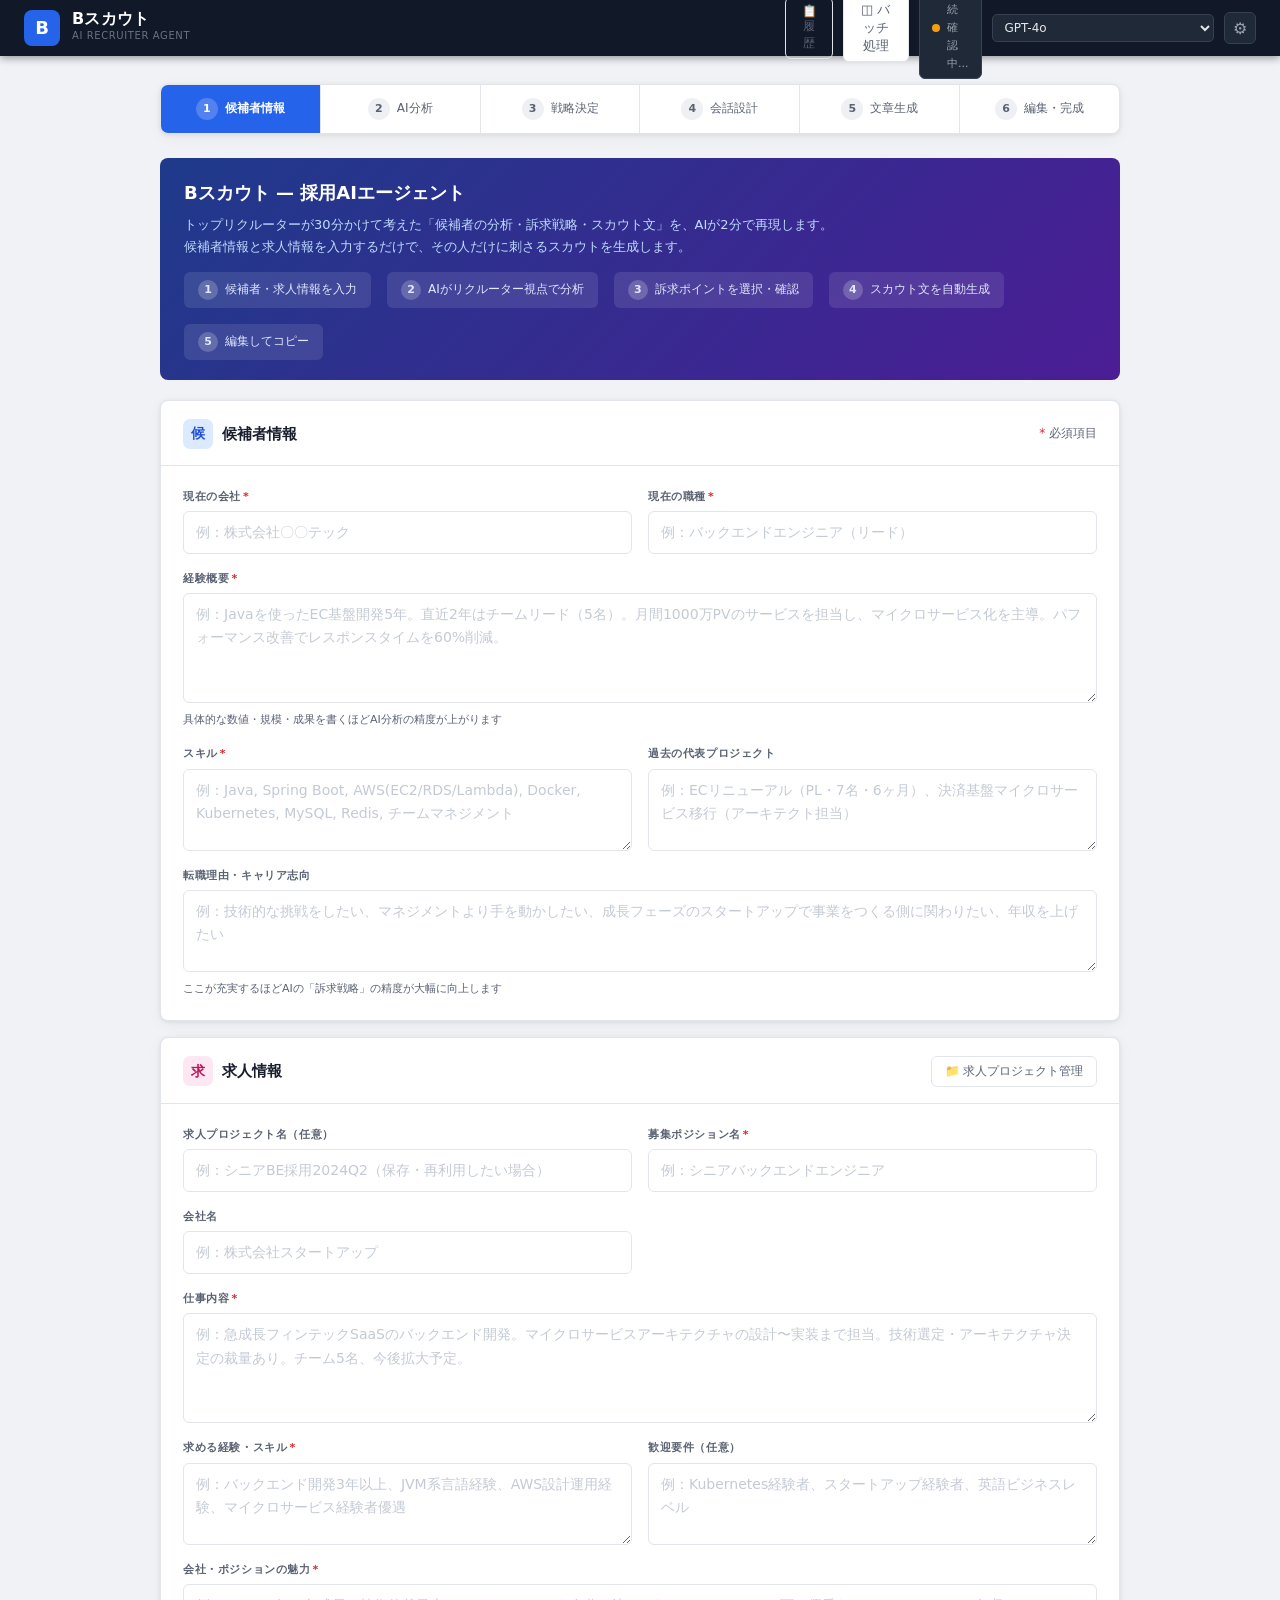
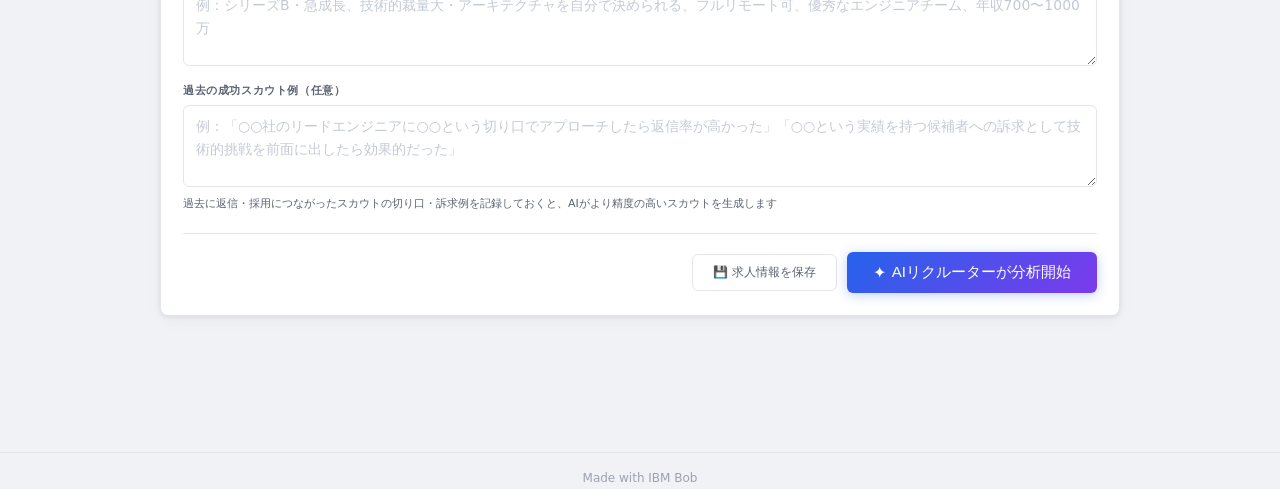
==== index.html @ 1156e3aa "v1.5: バグ全修正+AIっぽさ高度除去+20軸IBM訴求+Story Planner成功例連携+UX改善" ====
<!DOCTYPE html>
<html lang="ja">
<head>
<meta charset="UTF-8">
<meta name="viewport" content="width=device-width, initial-scale=1.0">
<title>Bスカウト — 採用AIエージェント</title>
<link rel="stylesheet" href="css/style.css">
</head>
<body>

<!-- Loading -->
<div class="overlay" id="ov">
  <div class="load-card">
    <div class="spin"></div>
    <div style="font-size:15px;font-weight:800;color:var(--text)">AIリクルーターが分析中</div>
    <div style="font-size:12px;color:var(--muted);margin-top:4px">トップリクルーターの思考を再現しています</div>
    <div class="load-steps" id="lsteps">
      <div class="ls" id="ls1"><div class="ls-dot"></div>候補者のキャリアパターンを分類</div>
      <div class="ls" id="ls2"><div class="ls-dot"></div>転職動機・志向を推測</div>
      <div class="ls" id="ls3"><div class="ls-dot"></div>求人とのマッチポイントを分析</div>
      <div class="ls" id="ls4"><div class="ls-dot"></div>訴求戦略を策定</div>
      <div class="ls" id="ls5"><div class="ls-dot"></div>スカウト文を生成</div>
    </div>
  </div>
</div>

<!-- Header -->
<header class="topbar">
  <div class="topbar-left">
    <div class="logo">B</div>
    <div class="brand">
      <div class="brand-name">Bスカウト</div>
      <div class="brand-sub">AI Recruiter Agent</div>
    </div>
  </div>
  <div class="topbar-right">
    <button class="btn btn-ghost btn-sm" id="historyBtn" onclick="openHistory()" style="font-size:12px">📋 履歴</button>
    <button class="batch-toggle-btn" id="batchModeBtn">◫ バッチ処理</button>
    <div class="mode-pill" id="modePill">
      <div class="mode-dot demo" id="modeDot"></div>
      <div class="mode-label" id="modeLabel">接続確認中...</div>
    </div>
    <select class="model-sel" id="mdl">
      <option value="gpt-4o">GPT-4o</option>
      <option value="gpt-4o-mini">GPT-4o-mini</option>
      <option value="gpt-4-turbo">GPT-4 Turbo</option>
    </select>
    <button class="wx-settings-btn" id="wxSettingsBtn" onclick="toggleWxPanel()" title="バックエンド設定">⚙</button>
  </div>
</header>

<!-- watsonx 設定パネル -->
<div class="wx-panel" id="wxPanel">
  <div class="wx-panel-inner">
    <div class="wx-panel-title">バックエンド設定</div>
    <div class="wx-row">
      <span class="wx-label">バックエンド</span>
      <div class="wx-toggle-group">
        <button class="wx-toggle" id="wxBtnOpenai" onclick="setBackend('openai')">OpenAI</button>
        <button class="wx-toggle" id="wxBtnWatsonx" onclick="setBackend('watsonx')">IBM watsonx</button>
      </div>
    </div>
    <div id="wxOpenaiFields" class="wx-fields">
      <div class="wx-row">
        <span class="wx-label">APIキー</span>
        <input type="password" class="wx-input" id="wxApiKey" placeholder="sk-..." oninput="saveWxField('bscout_apikey', this.value)">
      </div>
    </div>
    <div id="wxWatsonxFields" class="wx-fields" style="display:none">
      <div class="wx-row">
        <span class="wx-label">IAMトークン</span>
        <input type="password" class="wx-input" id="wxToken" placeholder="Bearer eyJ..." oninput="saveWxField('bscout_wx_token', this.value)">
      </div>
      <div class="wx-row">
        <span class="wx-label">エンドポイントURL</span>
        <input type="text" class="wx-input" id="wxUrl" placeholder="https://us-south.ml.cloud.ibm.com/..." oninput="saveWxField('bscout_wx_url', this.value)">
      </div>
      <div class="wx-row">
        <span class="wx-label">プロジェクトID</span>
        <input type="text" class="wx-input" id="wxProject" placeholder="xxxxxxxx-xxxx-xxxx-xxxx-xxxxxxxxxxxx" oninput="saveWxField('bscout_wx_project', this.value)">
      </div>
      <div class="wx-row">
        <span class="wx-label">モデル</span>
        <select class="wx-input" id="wxModel" onchange="saveWxField('bscout_wx_model', this.value)">
          <option value="ibm/granite-13b-instruct-v2">Granite 13B Instruct v2</option>
          <option value="ibm/granite-20b-multilingual">Granite 20B Multilingual</option>
          <option value="meta-llama/llama-3-70b-instruct">Llama 3 70B Instruct</option>
          <option value="meta-llama/llama-3-8b-instruct">Llama 3 8B Instruct</option>
        </select>
      </div>
    </div>
    <div class="wx-panel-footer">
      <button class="btn btn-sm btn-ghost" onclick="exportEditLogs()" title="蓄積した修正ログ・学習データをJSONでダウンロード">📥 学習データを出力</button>
      <button class="btn btn-sm btn-ghost" onclick="clearWxSettings()">設定をクリア</button>
      <button class="btn btn-sm btn-primary" onclick="applyWxSettings()">適用して閉じる</button>
    </div>
  </div>
</div>

<main class="wrap">

  <!-- Stepper -->
  <div class="stepper">
    <div class="st active" id="si1" title="候補者情報と求人情報を入力してください"><div class="st-num">1</div><span class="st-label">候補者情報</span></div>
    <div class="st"        id="si2" title="AIがトップリクルーター視点で候補者を分析します"><div class="st-num">2</div><span class="st-label">AI分析</span></div>
    <div class="st"        id="si3" title="AIが推奨するIBM訴求ポイントを確認・選択します"><div class="st-num">3</div><span class="st-label">戦略決定</span></div>
    <div class="st"        id="si4" title="AIがスカウト文を書く前の「会話設計」を行います"><div class="st-num">4</div><span class="st-label">会話設計</span></div>
    <div class="st"        id="si5" title="会話設計に基づいてスカウト文が生成されます（このSTEPはありません）"><div class="st-num">5</div><span class="st-label">文章生成</span></div>
    <div class="st"        id="si6" title="生成されたスカウト文を編集・コピーして完成です"><div class="st-num">6</div><span class="st-label">編集・完成</span></div>
  </div>

  <div class="err-bar" id="errBar"></div>

  <!-- ==================== PANEL 1 ==================== -->
  <div class="panel on" id="p1">
    <div class="onboard-banner">
      <div class="ob-title">Bスカウト — 採用AIエージェント</div>
      <div class="ob-sub">トップリクルーターが30分かけて考えた「候補者の分析・訴求戦略・スカウト文」を、AIが2分で再現します。<br>候補者情報と求人情報を入力するだけで、その人だけに刺さるスカウトを生成します。</div>
      <div class="ob-steps">
        <div class="ob-step"><div class="ob-step-n">1</div>候補者・求人情報を入力</div>
        <div class="ob-step"><div class="ob-step-n">2</div>AIがリクルーター視点で分析</div>
        <div class="ob-step"><div class="ob-step-n">3</div>訴求ポイントを選択・確認</div>
        <div class="ob-step"><div class="ob-step-n">4</div>スカウト文を自動生成</div>
        <div class="ob-step"><div class="ob-step-n">5</div>編集してコピー</div>
      </div>
    </div>

    <div class="card">
      <div class="card-head">
        <div class="card-title">
          <div class="icon-chip" style="background:#dbeafe;color:#1d4ed8">候</div>
          候補者情報
        </div>
        <span style="font-size:12px;color:var(--muted)"><span style="color:var(--red)">*</span> 必須項目</span>
      </div>
      <div class="card-body">
        <div class="grid2">
          <div class="fg">
            <label>現在の会社<span class="req">*</span></label>
            <input type="text" id="c_co" placeholder="例：株式会社〇〇テック">
          </div>
          <div class="fg">
            <label>現在の職種<span class="req">*</span></label>
            <input type="text" id="c_role" placeholder="例：バックエンドエンジニア（リード）">
          </div>
          <div class="fg s2">
            <label>経験概要<span class="req">*</span></label>
            <textarea id="c_exp" class="tall" placeholder="例：Javaを使ったEC基盤開発5年。直近2年はチームリード（5名）。月間1000万PVのサービスを担当し、マイクロサービス化を主導。パフォーマンス改善でレスポンスタイムを60%削減。"></textarea>
            <div class="hint">具体的な数値・規模・成果を書くほどAI分析の精度が上がります</div>
          </div>
          <div class="fg">
            <label>スキル<span class="req">*</span></label>
            <textarea id="c_sk" placeholder="例：Java, Spring Boot, AWS(EC2/RDS/Lambda), Docker, Kubernetes, MySQL, Redis, チームマネジメント"></textarea>
          </div>
          <div class="fg">
            <label>過去の代表プロジェクト</label>
            <textarea id="c_pj" placeholder="例：ECリニューアル（PL・7名・6ヶ月）、決済基盤マイクロサービス移行（アーキテクト担当）"></textarea>
          </div>
          <div class="fg s2">
            <label>転職理由・キャリア志向</label>
            <textarea id="c_why" placeholder="例：技術的な挑戦をしたい、マネジメントより手を動かしたい、成長フェーズのスタートアップで事業をつくる側に関わりたい、年収を上げたい"></textarea>
            <div class="hint">ここが充実するほどAIの「訴求戦略」の精度が大幅に向上します</div>
          </div>
        </div>
      </div>
    </div>

    <div class="card">
      <div class="card-head">
        <div class="card-title">
          <div class="icon-chip" style="background:#fce7f3;color:#be185d">求</div>
          求人情報
        </div>
        <button class="btn btn-ghost btn-sm" id="projMgrBtn" onclick="openProjectModal()">📁 求人プロジェクト管理</button>
      </div>

      <!-- プロジェクト選択バー -->
      <div class="proj-selector-bar" id="projSelectorBar">
        <div class="proj-selector-label">📂 保存済み求人を読み込む：</div>
        <div class="proj-selector-list" id="projSelectorList"></div>
      </div>

      <div class="card-body">
        <div class="grid2">
          <div class="fg">
            <label>求人プロジェクト名（任意）</label>
            <input type="text" id="j_proj_name" placeholder="例：シニアBE採用2024Q2（保存・再利用したい場合）">
          </div>
          <div class="fg">
            <label>募集ポジション名<span class="req">*</span></label>
            <input type="text" id="j_pos" placeholder="例：シニアバックエンドエンジニア">
          </div>
          <div class="fg">
            <label>会社名</label>
            <input type="text" id="j_co" placeholder="例：株式会社スタートアップ">
          </div>
          <div class="fg s2">
            <label>仕事内容<span class="req">*</span></label>
            <textarea id="j_desc" class="tall" placeholder="例：急成長フィンテックSaaSのバックエンド開発。マイクロサービスアーキテクチャの設計〜実装まで担当。技術選定・アーキテクチャ決定の裁量あり。チーム5名、今後拡大予定。"></textarea>
          </div>
          <div class="fg">
            <label>求める経験・スキル<span class="req">*</span></label>
            <textarea id="j_req" placeholder="例：バックエンド開発3年以上、JVM系言語経験、AWS設計運用経験、マイクロサービス経験者優遇"></textarea>
          </div>
          <div class="fg">
            <label>歓迎要件（任意）</label>
            <textarea id="j_pref" placeholder="例：Kubernetes経験者、スタートアップ経験者、英語ビジネスレベル"></textarea>
          </div>
          <div class="fg s2">
            <label>会社・ポジションの魅力<span class="req">*</span></label>
            <textarea id="j_ap" placeholder="例：シリーズB・急成長、技術的裁量大・アーキテクチャを自分で決められる、フルリモート可、優秀なエンジニアチーム、年収700〜1000万"></textarea>
          </div>
          <div class="fg s2">
            <label>過去の成功スカウト例（任意）</label>
            <textarea id="j_success" placeholder="例：「○○社のリードエンジニアに○○という切り口でアプローチしたら返信率が高かった」「○○という実績を持つ候補者への訴求として技術的挑戦を前面に出したら効果的だった」"></textarea>
            <div class="hint">過去に返信・採用につながったスカウトの切り口・訴求例を記録しておくと、AIがより精度の高いスカウトを生成します</div>
          </div>
        </div>
        <div class="btn-row">
          <button class="btn btn-ghost" id="projSaveBtn" onclick="saveCurrentProject()" style="font-size:12px">💾 求人情報を保存</button>
          <button class="btn btn-ai" id="analyzeBtn">
            <span style="font-size:16px">✦</span> AIリクルーターが分析開始
          </button>
        </div>
      </div>
    </div>

    <!-- 求人プロジェクト管理モーダル -->
    <div class="proj-modal-overlay" id="projModalOverlay" onclick="closeProjModal(event)">
      <div class="proj-modal">
        <div class="proj-modal-head">
          <div class="proj-modal-title">📁 求人プロジェクト管理</div>
          <button class="proj-modal-close" onclick="closeProjectModal()">✕</button>
        </div>
        <div class="proj-modal-body">
          <div class="proj-modal-hint">保存した求人情報はワンクリックで読み込めます。複数ポジションを掛け持つ際に便利です。</div>
          <div class="proj-list" id="projModalList"></div>
          <div class="proj-modal-empty" id="projModalEmpty">まだ保存された求人プロジェクトはありません。<br>求人情報を入力して「💾 求人情報を保存」ボタンから保存できます。</div>
        </div>
      </div>
    </div>
  </div>

  <!-- ==================== PANEL 1.5: AI補完質問 ==================== -->
  <div class="panel" id="p15">
    <div class="card">
      <div class="card-head">
        <div class="card-title">
          <div class="icon-chip" style="background:#fef3c7;color:#92400e">?</div>
          AIエージェント — 追加情報の確認
        </div>
        <span style="font-size:12px;color:var(--muted)">スキップして分析に進むことも可能です</span>
      </div>
      <div class="card-body">
        <div class="iq-bar-wrap">
          <span class="iq-label">入力情報品質スコア</span>
          <div class="iq-bar"><div class="iq-fill" id="iqFill" style="width:0%"></div></div>
          <span class="iq-score" id="iqScore">—</span>
        </div>
        <div class="aq-intro" id="aqIntro"></div>
        <div class="aq-list" id="aqList"></div>
        <p class="aq-skip-note">回答できない項目はスキップしてください。入力した内容はAI分析の精度向上に使われます。</p>
        <div class="btn-row">
          <button class="btn btn-ghost" id="b15to1">← 情報を修正</button>
          <button class="btn btn-ghost" id="b15skip">このまま分析する →</button>
          <button class="btn btn-ai" id="b15analyze">
            <span style="font-size:15px">✦</span> 補完して分析開始
          </button>
        </div>
      </div>
    </div>
  </div>

  <!-- ==================== PANEL BATCH: バッチ処理 ==================== -->
  <div class="panel" id="pBatch">
    <div class="card">
      <div class="card-head">
        <div class="card-title">
          <div class="icon-chip" style="background:var(--purple-l);color:var(--purple)">◫</div>
          バッチ処理 — 複数候補者を一括分析・スカウト生成
        </div>
        <button class="btn btn-ghost btn-sm" id="batchAddBtn">＋ 候補者を追加</button>
      </div>
      <div class="card-body">
        <div class="batch-intro">
          複数の候補者に対して、<strong>同じ求人情報</strong>でまとめて分析・スカウト文を生成します。
          各候補者の最低限の情報（会社・職種・経験・スキル）を入力してください。求人情報はSTEP1で入力したものを使用します。
        </div>
        <div style="background:var(--surface);border:1px solid var(--border);border-radius:6px;padding:12px 16px;margin-bottom:16px;font-size:12px;">
          <div style="font-size:11px;font-weight:700;color:var(--muted);text-transform:uppercase;letter-spacing:.4px;margin-bottom:6px">使用する求人情報</div>
          <div id="batchJobSummary" style="color:var(--text);line-height:1.8">—</div>
        </div>
        <div class="batch-candidates" id="batchCandidates"></div>
        <div class="batch-progress" id="batchProgress">
          <div class="spin" style="width:18px;height:18px;border-width:2px;margin:0"></div>
          <span id="batchProgressText">分析中...</span>
        </div>
        <div class="btn-row">
          <button class="btn btn-ghost" id="batchBackBtn">← 通常モードに戻る</button>
          <button class="btn btn-ai" id="batchRunBtn" disabled>
            <span style="font-size:15px">✦</span> 一括分析・スカウト生成
          </button>
        </div>
        <div class="batch-result" id="batchResult">
          <div style="font-size:13px;font-weight:800;margin-bottom:12px;padding-top:16px;border-top:1px solid var(--border)">分析・生成結果</div>
          <div class="batch-result-grid" id="batchResultGrid"></div>
        </div>
      </div>
    </div>
  </div>

  <!-- ==================== PANEL 2: AI分析（OHEREフレーム） ==================== -->
  <div class="panel" id="p2">
    <div class="card">
      <div class="card-head">
        <div class="card-title">
          <div class="icon-chip" style="background:#ede9fe;color:#6d28d9">分</div>
          AIリクルーター判断レポート
        </div>
        <button class="btn btn-ghost btn-sm" id="reAnalyzeBtn">✦ 再分析</button>
      </div>
      <div class="card-body">
        <div class="section-desc">
          AIがトップリクルーターの視点で候補者を分析しました。<strong>OHEREフレーム</strong>で思考プロセスを確認し、訴求戦略を決定してください。
        </div>

        <!-- マッチスコア -->
        <div class="score-wrap">
          <span class="score-label">マッチスコア</span>
          <div class="score-bar"><div class="score-fill" id="sBar" style="width:0%"></div></div>
          <span class="score-n" id="sNum">—</span>
          <span class="score-lv" id="sLv"></span>
        </div>

        <!-- 候補者温度感AI -->
        <div class="p2-section-title">
          <span class="p2-section-icon" style="background:#fef3c7;color:#92400e">🌡</span>
          候補者温度感AI
          <span class="p2-section-badge" style="background:#fef3c7;color:#92400e">転職意欲推測</span>
        </div>
        <div class="temperature-wrap" id="temperatureBlock">
          <div class="temp-stars">—</div>
        </div>

        <!-- キャリアストーリーAI -->
        <div class="p2-section-title" style="margin-top:20px">
          <span class="p2-section-icon" style="background:#dbeafe;color:#1d4ed8">📖</span>
          キャリアストーリーAI
          <span class="p2-section-badge" style="background:#dbeafe;color:#1d4ed8">過去→現在→未来</span>
        </div>
        <div class="career-story-wrap" id="careerStoryBlock"></div>

        <!-- OHEREフレーム -->
        <div class="p2-section-title" style="margin-top:20px">
          <span class="p2-section-icon" style="background:#ede9fe;color:#6d28d9">✦</span>
          OHEREフレーム — トップリクルーターの思考プロセス
          <span class="p2-section-badge" style="background:#ede9fe;color:#6d28d9">5段階分析</span>
        </div>
        <div class="ohere-wrap" id="ohereBlock"></div>

        <!-- 既存分析グリッド（候補者タイプ・接点・避ける訴求） -->
        <div class="analysis-grid" id="aGrid" style="margin-top:16px"></div>

        <!-- 訴求優先順位 -->
        <div style="margin-top:20px">
          <div class="ab-label" style="margin-bottom:12px">
            <div class="ab-dot" style="background:var(--accent)"></div>
            訴求ポイント優先順位 — なぜこの順番なのか
          </div>
          <div class="priority-list" id="priorityList"></div>
        </div>

        <!-- 採用担当者ガイダンス -->
        <div style="margin-top:20px">
          <div class="ab-label" style="margin-bottom:12px">
            <div class="ab-dot" style="background:var(--green)"></div>
            採用担当者へのアプローチガイダンス
            <span class="learning-badge">学習データ対象</span>
          </div>
          <div class="guidance-list" id="guidanceList"></div>
        </div>

        <div class="btn-row">
          <button class="btn btn-ghost" id="b2to1">← 情報を修正</button>
          <button class="btn btn-primary" id="b2to3">訴求ポイントを選択 →</button>
        </div>
      </div>
    </div>
  </div>

  <!-- ==================== PANEL 3: 戦略決定 ==================== -->
  <div class="panel" id="p3">
    <div class="card">
      <div class="card-head">
        <div class="card-title">
          <div class="icon-chip" style="background:#d1fae5;color:#065f46">戦</div>
          アプローチ戦略決定
        </div>
        <span style="font-size:12px;color:var(--muted)">AIの推奨に初期チェックを入れています</span>
      </div>
      <div class="card-body">
        <div class="appeal-intro">
          <strong>AIがこの候補者に「刺さる」と判断した訴求ポイント</strong>に初期チェックが入っています。チェックを調整してから会話設計に進んでください。
        </div>
        <div class="appeal-grid" id="appealGrid"></div>
        <div class="strategy-note" id="strategyNote"></div>
        <div class="btn-row">
          <button class="btn btn-ghost" id="b3to2">← 分析結果に戻る</button>
          <button class="btn btn-ai" id="genStoryBtn">
            <span style="font-size:15px">✦</span> 選択した訴求で会話設計へ
          </button>
        </div>
      </div>
    </div>
  </div>

  <!-- ==================== PANEL 4: Story Planner（会話設計）==================== -->
  <div class="panel" id="p4">
    <div class="card">
      <div class="card-head">
        <div class="card-title">
          <div class="icon-chip" style="background:#fef3c7;color:#92400e">✦</div>
          Story Planner — 会話設計
        </div>
        <span style="font-size:12px;color:var(--muted)">文章を書く前にトップリクルーターが考えること</span>
      </div>
      <div class="card-body" id="storyPlanBody">
        <div class="sp-loading" id="spLoading">
          <div class="spin" style="width:24px;height:24px;border-width:2.5px;margin:0 auto 10px"></div>
          <div style="font-size:13px;color:var(--muted)">会話設計を生成中...</div>
        </div>
        <div id="spContent" style="display:none">

          <!-- 編集モード切替 -->
          <div class="sp-edit-toggle-bar">
            <span class="sp-edit-toggle-label">会話設計を直接編集</span>
            <button class="sp-edit-toggle-btn" id="spEditToggleBtn" onclick="toggleSpEdit()">✎ 編集モード</button>
          </div>

          <!-- 表示モード -->
          <div id="spViewMode">

            <!-- 会話設計のサマリー -->
            <div class="sp-section">
              <div class="sp-section-label">
                <div class="sp-dot" style="background:#2563eb"></div>
                冒頭フォーカス — 最初に何に触れるか
              </div>
              <div class="sp-value" id="sp-openingFocus"></div>
            </div>

            <div class="sp-section">
              <div class="sp-section-label">
                <div class="sp-dot" style="background:#7c3aed"></div>
                能力承認 — 最初に何を認めるか
              </div>
              <div class="sp-value" id="sp-capability"></div>
            </div>

            <div class="sp-section">
              <div class="sp-section-label">
                <div class="sp-dot" style="background:#059669"></div>
                キャリア仮説 — どんな未来を想像させるか
              </div>
              <div class="sp-value" id="sp-hypothesis"></div>
            </div>

            <!-- IBM訴求設計 -->
            <div class="sp-section">
              <div class="sp-section-label">
                <div class="sp-dot" style="background:#d97706"></div>
                IBM訴求設計 — どの訴求をどの順番で
              </div>
              <div class="sp-appeals" id="sp-appeals"></div>
            </div>

            <!-- 会話フロー -->
            <div class="sp-section">
              <div class="sp-section-label">
                <div class="sp-dot" style="background:#be185d"></div>
                会話フロー — STEP1〜5の設計
              </div>
              <div class="sp-flow" id="sp-flow"></div>
            </div>

            <!-- クロージング + 文体 -->
            <div class="sp-meta-row">
              <div class="sp-meta-item">
                <div class="sp-meta-label">クロージングスタイル</div>
                <div class="sp-meta-value" id="sp-closing"></div>
              </div>
              <div class="sp-meta-item">
                <div class="sp-meta-label">文体指示</div>
                <div class="sp-meta-value" id="sp-tone"></div>
              </div>
              <div class="sp-meta-item sp-meta-avoid">
                <div class="sp-meta-label">⚠️ 避けること</div>
                <div class="sp-meta-value" id="sp-avoid"></div>
              </div>
            </div>

          </div><!-- /#spViewMode -->

          <!-- 編集モード（初期非表示） -->
          <div id="spEditMode" style="display:none">
            <div class="sp-edit-form">

              <div class="sp-edit-field">
                <label class="sp-edit-label">
                  <div class="sp-dot" style="background:#2563eb"></div>
                  冒頭フォーカス — 最初に何に触れるか
                </label>
                <textarea class="sp-edit-ta" id="spe-openingFocus" rows="2" oninput="spEditSync('openingFocus', this.value)"></textarea>
              </div>

              <div class="sp-edit-field">
                <label class="sp-edit-label">
                  <div class="sp-dot" style="background:#7c3aed"></div>
                  能力承認 — 最初に何を認めるか
                </label>
                <textarea class="sp-edit-ta" id="spe-capability" rows="2" oninput="spEditSync('capabilityToAcknowledge', this.value)"></textarea>
              </div>

              <div class="sp-edit-field">
                <label class="sp-edit-label">
                  <div class="sp-dot" style="background:#059669"></div>
                  キャリア仮説 — どんな未来を想像させるか
                </label>
                <textarea class="sp-edit-ta" id="spe-hypothesis" rows="2" oninput="spEditSync('careerHypothesis', this.value)"></textarea>
              </div>

              <!-- 会話フロー編集（STEP1〜5） -->
              <div class="sp-edit-field">
                <label class="sp-edit-label">
                  <div class="sp-dot" style="background:#be185d"></div>
                  会話フロー — STEP1〜5の設計
                </label>
                <div class="sp-edit-flow" id="spe-flowFields"></div>
              </div>

              <!-- IBM訴求順序変更 -->
              <div class="sp-edit-field">
                <label class="sp-edit-label">
                  <div class="sp-dot" style="background:#d97706"></div>
                  IBM訴求設計 — 理由と具体例を編集
                </label>
                <div class="sp-edit-appeals" id="spe-appealFields"></div>
              </div>

              <div class="sp-edit-field">
                <label class="sp-edit-label">
                  <div class="sp-dot" style="background:#94a3b8"></div>
                  クロージングスタイル
                </label>
                <select class="sp-edit-sel" id="spe-closingStyle" onchange="spEditSync('closingStyle', this.value)">
                  <option value="情報交換型">情報交換型</option>
                  <option value="カジュアル型">カジュアル型</option>
                  <option value="提案型">提案型</option>
                </select>
              </div>

              <div class="sp-edit-field">
                <label class="sp-edit-label">
                  <div class="sp-dot" style="background:#94a3b8"></div>
                  文体指示
                </label>
                <textarea class="sp-edit-ta" id="spe-writingTone" rows="2" oninput="spEditSync('writingTone', this.value)"></textarea>
              </div>

              <div class="sp-edit-field">
                <label class="sp-edit-label" style="color:var(--amber)">
                  <div class="sp-dot" style="background:#d97706"></div>
                  ⚠️ このスカウトで避けること
                </label>
                <textarea class="sp-edit-ta" id="spe-avoidInThisScout" rows="2" oninput="spEditSync('avoidInThisScout', this.value)"></textarea>
              </div>

              <div class="sp-edit-save-row">
                <button class="btn btn-primary btn-sm" onclick="applySpEdit()">✓ 編集を保存して表示モードへ</button>
                <button class="btn btn-ghost btn-sm" onclick="cancelSpEdit()">キャンセル</button>
              </div>
            </div>
          </div><!-- /#spEditMode -->

          <!-- 編集ノート（採用担当者が修正メモを残せる） -->
          <div class="sp-edit-note-wrap">
            <div class="sp-section-label" style="margin-bottom:6px">
              <div class="sp-dot" style="background:#6b7280"></div>
              採用担当者メモ（任意）— 設計への追記・修正
            </div>
            <textarea id="sp-note" class="sp-note" placeholder="例: 冒頭はもっとカジュアルに。IBM訴求は2位のグローバルを前に出したい。" rows="3"></textarea>
          </div>
        </div>
      </div>
      <div class="btn-row" style="padding:16px 22px;border-top:1px solid var(--border);margin:0">
        <button class="btn btn-ghost" id="b4to3">← 戦略決定に戻る</button>
        <button class="btn btn-ghost" id="regenStoryBtn">↻ 再設計</button>
        <button class="btn btn-ai" id="genMailBtn">
          <span style="font-size:15px">✦</span> この設計でスカウト文を生成
        </button>
      </div>
    </div>
  </div>

  <!-- ==================== PANEL 5: 編集・完成 ==================== -->
  <div class="panel" id="p5">
    <div class="card">
      <div class="card-head">
        <div class="card-title">
          <div class="icon-chip" style="background:#d1fae5;color:#065f46">✉</div>
          スカウトメール — 編集・完成
        </div>
        <div style="display:flex;gap:8px;">
          <button class="btn btn-ghost btn-sm" id="pvBtn">プレビュー</button>
          <button class="btn btn-ghost btn-sm" id="regenAllBtn">✦ 全文再生成</button>
        </div>
      </div>
      <div class="card-body">
        <div class="section-desc">
          各セクションを直接編集できます。「✦ 再生成」でそのセクションだけ生み直せます。編集完了後、「全文コピー」でメールに貼り付けてください。
        </div>
        <div class="preview-box" id="pvBox"></div>
        <div class="mail-sections" id="mSections">
          <div class="ms" id="ms-subject">
            <div class="ms-head">
              <div class="ms-label">📧 件名 <span class="ms-badge mb-req">必須</span></div>
              <button class="regen-btn" data-sec="subject">✦ 再生成</button>
            </div>
            <div class="ms-body"><textarea class="subj" id="ta-subject" rows="2"></textarea></div>
          </div>
          <div class="ms" id="ms-intro">
            <div class="ms-head">
              <div class="ms-label">👋 冒頭文 <span class="ms-badge mb-req">候補者固有</span></div>
              <button class="regen-btn" data-sec="intro">✦ 再生成</button>
            </div>
            <div class="ms-body"><textarea id="ta-intro" rows="4"></textarea><div class="cc" id="cc-intro"></div></div>
          </div>
          <div class="ms" id="ms-why">
            <div class="ms-head">
              <div class="ms-label">🔍 なぜ声をかけたか <span class="ms-badge mb-req">候補者固有</span></div>
              <button class="regen-btn" data-sec="why">✦ 再生成</button>
            </div>
            <div class="ms-body"><textarea id="ta-why" rows="3"></textarea><div class="cc" id="cc-why"></div></div>
          </div>
          <div class="ms" id="ms-match">
            <div class="ms-head">
              <div class="ms-label">🔗 ポジションとの接点 <span class="ms-badge mb-ai">AI分析</span></div>
              <button class="regen-btn" data-sec="match">✦ 再生成</button>
            </div>
            <div class="ms-body"><textarea id="ta-match" rows="3"></textarea><div class="cc" id="cc-match"></div></div>
          </div>
          <div class="ms" id="ms-benefit">
            <div class="ms-head">
              <div class="ms-label">✨ 候補者へのメリット <span class="ms-badge mb-ai">訴求戦略反映</span></div>
              <button class="regen-btn" data-sec="benefit">✦ 再生成</button>
            </div>
            <div class="ms-body"><textarea id="ta-benefit" rows="4"></textarea><div class="cc" id="cc-benefit"></div></div>
          </div>
          <div class="ms" id="ms-cta">
            <div class="ms-head">
              <div class="ms-label">📅 カジュアル面談への誘導 <span class="ms-badge mb-req">必須</span></div>
              <button class="regen-btn" data-sec="cta">✦ 再生成</button>
            </div>
            <div class="ms-body"><textarea id="ta-cta" rows="3"></textarea></div>
          </div>
        </div>
        <div class="act-bar">
          <div style="display:flex;gap:8px">
            <button class="copy-btn" id="cpAll">
              <svg width="13" height="13" viewBox="0 0 16 16" fill="none"><rect x="5" y="5" width="9" height="9" rx="1.5" stroke="currentColor" stroke-width="1.5"/><path d="M3 11H2a1 1 0 01-1-1V2a1 1 0 011-1h8a1 1 0 011 1v1" stroke="currentColor" stroke-width="1.5" stroke-linecap="round"/></svg>
              全文コピー
            </button>
            <button class="copy-btn" id="cpSubj">件名コピー</button>
          </div>
          <button class="btn btn-ghost btn-sm" id="restartBtn">新規作成</button>
        </div>

        <!-- フィードバックUI -->
        <div class="feedback-box" id="feedbackBox"></div>

        <!-- ✦ AIセルフレビュー（IBM専用6軸採点） -->
        <div class="self-review-box" id="selfReviewBox" style="display:none"></div>

        <div class="reason-box">
          <div class="reason-title">💡 採用担当者へのメモ — なぜこの候補者にスカウトを送るべきか</div>
          <div class="reason-body" id="reasonTxt"></div>
        </div>
        <div style="margin-top:16px">
          <button class="btn btn-ghost btn-sm" id="logToggle" style="font-size:11px">判断プロセスログを表示 ▼</button>
          <div id="logBox" style="display:none;margin-top:8px">
            <div style="font-size:11px;color:var(--muted);margin-bottom:6px">将来的な学習機能のためにAIの判断プロセスを記録しています</div>
            <div class="process-log" id="procLog"></div>
          </div>
        </div>
        <div class="btn-row">
          <button class="btn btn-ghost" id="b5to3">← 訴求を変更</button>
        </div>
      </div>
    </div>
  </div>

  <!-- ==================== PANEL HISTORY: スカウト履歴 ==================== -->
  <div class="panel" id="pHistory">
    <div class="card">
      <div class="card-head">
        <div class="card-title">
          <div class="icon-chip" style="background:#f0fdf4;color:#15803d">📋</div>
          スカウト履歴
        </div>
        <button class="btn btn-ghost btn-sm" id="historyBackBtn" onclick="go(1)">← 戻る</button>
      </div>
      <div class="card-body">
        <div style="font-size:13px;color:var(--muted);margin-bottom:16px">
          生成したスカウトは自動保存されます。送信後のフィードバック（返信・面談・採用）を記録すると、将来のAI精度向上に活用されます。
        </div>
        <div id="historyGrid"></div>
      </div>
    </div>
  </div>

</main>

<footer class="footer"><p>Made with IBM Bob</p></footer>

<!-- JS: 読み込み順序は必ず storage → ai → app -->
<script src="js/storage.js"></script>
<script src="js/ai.js"></script>
<script src="js/app.js"></script>
</body>
</html>
---- css/style.css ----
/* Bスカウト — メインスタイルシート */
*, *::before, *::after { box-sizing: border-box; margin: 0; padding: 0; }
:root {
  --bg: #ffffff;
  --surface: #f7f8fa;
  --surface2: #eef0f3;
  --border: #e2e5ea;
  --text: #1a1f2e;
  --muted: #5a6272;
  --accent: #2563eb;
  --accent-h: #1d4ed8;
  --accent-l: #eff6ff;
  --purple: #7c3aed;
  --purple-l: #f5f3ff;
  --green: #059669;
  --green-l: #ecfdf5;
  --amber: #d97706;
  --amber-l: #fffbeb;
  --red: #dc2626;
  --red-l: #fef2f2;
  --pink: #db2777;
  --pink-l: #fdf2f8;
  --r: 8px;
  --shadow: 0 1px 4px rgba(0,0,0,0.08), 0 4px 16px rgba(0,0,0,0.04);
}
body { font-family: -apple-system,"Segoe UI",system-ui,sans-serif; font-size:14px; line-height:1.65; color:var(--text); background:#f0f2f6; min-height:100vh; }

/* ── TOPBAR ── */
.topbar {
  background:#111827; color:#fff;
  height:56px; padding:0 24px;
  display:flex; align-items:center; justify-content:space-between;
  position:sticky; top:0; z-index:300;
  box-shadow:0 2px 8px rgba(0,0,0,0.4);
}
.topbar-left { display:flex; align-items:center; gap:12px; }
.logo { width:36px; height:36px; background:var(--accent); border-radius:8px; display:flex; align-items:center; justify-content:center; font-size:18px; font-weight:900; color:#fff; flex-shrink:0; }
.brand { display:flex; flex-direction:column; gap:1px; }
.brand-name { font-size:16px; font-weight:800; letter-spacing:.3px; line-height:1; }
.brand-sub { font-size:10px; color:#6b7280; letter-spacing:.6px; text-transform:uppercase; }
.topbar-right { display:flex; align-items:center; gap:10px; }
.mode-pill { display:flex; align-items:center; gap:7px; background:#1f2937; border:1px solid #374151; border-radius:6px; padding:5px 12px; }
.mode-dot { width:8px; height:8px; border-radius:50%; flex-shrink:0; }
.mode-dot.ai  { background:#4ade80; box-shadow:0 0 6px #4ade80; animation:pulse 2s ease-in-out infinite; }
.mode-dot.demo{ background:#f59e0b; }
@keyframes pulse{ 0%,100%{opacity:1} 50%{opacity:.5} }
.mode-label { font-size:11px; color:#9ca3af; }
.mode-label strong { color:#e5e7eb; font-weight:700; }
.model-sel { background:#1f2937; border:1px solid #374151; border-radius:5px; color:#e5e7eb; font-size:12px; padding:5px 8px; }
.model-sel:focus { outline:none; }

/* ── LAYOUT ── */
.wrap { max-width:1000px; margin:0 auto; padding:28px 20px 80px; }

/* ── STEPPER ── */
.stepper { display:flex; background:var(--bg); border:1px solid var(--border); border-radius:var(--r); overflow:hidden; margin-bottom:24px; box-shadow:var(--shadow); }
.st { flex:1; display:flex; align-items:center; justify-content:center; gap:7px; padding:13px 6px; font-size:12px; color:var(--muted); border-right:1px solid var(--border); transition:background .2s; cursor:default; }
.st:last-child { border-right:none; }
.st-num { width:22px; height:22px; border-radius:50%; background:var(--surface2); font-size:11px; font-weight:800; display:flex; align-items:center; justify-content:center; flex-shrink:0; }
.st.done { background:var(--accent-l); color:var(--accent-h); }
.st.done .st-num { background:var(--accent); color:#fff; }
.st.active { background:var(--accent); color:#fff; font-weight:700; }
.st.active .st-num { background:rgba(255,255,255,.2); color:#fff; }
.st-label { white-space:nowrap; }
@media(max-width:640px){ .st-label { display:none; } }

/* ── PANEL ── */
.panel { display:none; }
.panel.on { display:block; animation:up .18s ease; }
@keyframes up { from{opacity:0;transform:translateY(6px)} to{opacity:1;transform:translateY(0)} }

/* ── CARD ── */
.card { background:var(--bg); border:1px solid var(--border); border-radius:var(--r); box-shadow:var(--shadow); margin-bottom:16px; overflow:hidden; }
.card-head { padding:18px 22px 16px; border-bottom:1px solid var(--border); display:flex; align-items:center; justify-content:space-between; }
.card-title { display:flex; align-items:center; gap:9px; font-size:15px; font-weight:800; }
.card-body { padding:22px; }
.icon-chip { width:30px; height:30px; border-radius:7px; display:flex; align-items:center; justify-content:center; font-size:14px; font-weight:800; flex-shrink:0; }

/* ── FORM ── */
.grid2 { display:grid; grid-template-columns:1fr 1fr; gap:16px; }
.grid2.g1 { grid-template-columns:1fr; }
.fg { display:flex; flex-direction:column; gap:5px; }
.fg.s2 { grid-column:span 2; }
.fg label { font-size:11px; font-weight:700; color:var(--muted); text-transform:uppercase; letter-spacing:.6px; }
.req { color:var(--red); margin-left:2px; }
.hint { font-size:11px; color:var(--muted); margin-top:3px; }
input[type=text], textarea, select {
  width:100%; padding:9px 12px; border:1.5px solid var(--border); border-radius:6px;
  font:inherit; color:var(--text); background:var(--bg); resize:vertical; transition:border-color .15s, box-shadow .15s;
}
input[type=text]:focus, textarea:focus, select:focus { outline:none; border-color:var(--accent); box-shadow:0 0 0 3px rgba(37,99,235,.12); }
textarea { min-height:82px; }
textarea.tall { min-height:110px; }
::placeholder { color:#c4cad4; }

/* ── BUTTONS ── */
.btn-row { display:flex; align-items:center; justify-content:flex-end; gap:10px; margin-top:20px; padding-top:18px; border-top:1px solid var(--border); }
.btn { padding:9px 20px; border-radius:6px; font:600 14px/1 inherit; cursor:pointer; border:none; display:inline-flex; align-items:center; gap:6px; transition:all .15s; }
.btn-ghost { background:transparent; color:var(--muted); border:1.5px solid var(--border); }
.btn-ghost:hover { background:var(--surface); color:var(--text); }
.btn-primary { background:var(--accent); color:#fff; }
.btn-primary:hover { background:var(--accent-h); }
.btn-ai { background:linear-gradient(135deg,#2563eb,#7c3aed); color:#fff; padding:11px 26px; font-size:15px; box-shadow:0 2px 12px rgba(37,99,235,.3); }
.btn-ai:hover { box-shadow:0 4px 20px rgba(37,99,235,.4); transform:translateY(-1px); }
.btn-sm { padding:6px 13px; font-size:12px; }
.btn:disabled { opacity:.4; cursor:not-allowed; transform:none !important; box-shadow:none !important; }

/* ── LOADING ── */
.overlay { display:none; position:fixed; inset:0; background:rgba(15,23,42,.7); z-index:400; align-items:center; justify-content:center; }
.overlay.on { display:flex; }
.load-card { background:var(--bg); border-radius:12px; padding:36px 48px; text-align:center; min-width:300px; box-shadow:0 24px 64px rgba(0,0,0,.25); }
.spin { width:48px; height:48px; border:3px solid var(--border); border-top-color:var(--accent); border-radius:50%; animation:spin .85s linear infinite; margin:0 auto 16px; }
@keyframes spin { to{transform:rotate(360deg)} }
.load-steps { margin-top:18px; display:flex; flex-direction:column; gap:5px; }
.ls { display:flex; align-items:center; gap:8px; font-size:12px; color:#9ca3af; padding:5px 10px; border-radius:5px; }
.ls.on { color:var(--accent); background:var(--accent-l); font-weight:700; }
.ls.ok { color:var(--green); }
.ls-dot { width:7px; height:7px; border-radius:50%; background:currentColor; flex-shrink:0; }

/* ── ERROR ── */
.err-bar { display:none; background:var(--red-l); border:1px solid #fecaca; border-radius:6px; padding:11px 16px; font-size:13px; color:var(--red); margin-bottom:14px; }
.err-bar.on { display:block; }

/* ── ANALYSIS BLOCKS ── */
.analysis-grid { display:grid; grid-template-columns:1fr 1fr; gap:12px; }
.ab { background:var(--surface); border:1px solid var(--border); border-radius:7px; padding:14px 16px; }
.ab.full { grid-column:span 2; }
.ab.highlight { border-color:var(--accent); background:var(--accent-l); }
.ab.warn { border-color:#fde68a; background:var(--amber-l); }
.ab-label { font-size:11px; font-weight:800; text-transform:uppercase; letter-spacing:.6px; color:var(--muted); margin-bottom:8px; display:flex; align-items:center; gap:6px; }
.ab-dot { width:7px; height:7px; border-radius:50%; flex-shrink:0; }
.ab-text { font-size:13px; line-height:1.8; white-space:pre-wrap; }
.type-badge { display:inline-block; background:var(--purple); color:#fff; border-radius:20px; padding:3px 12px; font-size:13px; font-weight:700; margin-top:4px; }

/* score */
.score-wrap { display:flex; align-items:center; gap:14px; background:var(--surface); border:1px solid var(--border); border-radius:7px; padding:14px 18px; margin-bottom:12px; }
.score-label { font-size:13px; font-weight:700; color:var(--muted); white-space:nowrap; }
.score-bar { flex:1; height:10px; background:var(--surface2); border-radius:5px; overflow:hidden; }
.score-fill { height:100%; background:linear-gradient(90deg,var(--accent),var(--purple)); border-radius:5px; transition:width 1s cubic-bezier(.4,0,.2,1); }
.score-n { font-size:22px; font-weight:900; color:var(--accent); min-width:52px; text-align:right; }
.score-lv { font-size:11px; color:var(--muted); white-space:nowrap; }

/* ── APPEAL SELECTOR (STEP 3) ── */
.appeal-intro { font-size:13px; color:var(--muted); line-height:1.7; margin-bottom:18px; background:var(--accent-l); border:1px solid #bfdbfe; border-radius:6px; padding:12px 16px; }
.appeal-grid { display:grid; grid-template-columns:repeat(auto-fill, minmax(200px,1fr)); gap:10px; margin-bottom:20px; }
.appeal-item { position:relative; }
.appeal-item input[type=checkbox] { position:absolute; opacity:0; width:0; height:0; }
.appeal-label {
  display:flex; align-items:flex-start; gap:10px;
  padding:12px 14px; border:1.5px solid var(--border); border-radius:7px;
  cursor:pointer; background:var(--bg); transition:all .15s;
  user-select:none;
}
.appeal-label:hover { border-color:var(--accent); background:var(--accent-l); }
.appeal-item input:checked + .appeal-label {
  border-color:var(--accent); background:var(--accent-l);
  box-shadow:0 0 0 2px rgba(37,99,235,.15);
}
.appeal-check {
  width:18px; height:18px; border:1.5px solid var(--border); border-radius:4px;
  background:var(--bg); flex-shrink:0; margin-top:1px;
  display:flex; align-items:center; justify-content:center; font-size:11px;
  transition:all .15s;
}
.appeal-item input:checked + .appeal-label .appeal-check {
  background:var(--accent); border-color:var(--accent); color:#fff;
}
.appeal-info { flex:1; }
.appeal-name { font-size:14px; font-weight:700; color:var(--text); }
.appeal-desc { font-size:11px; color:var(--muted); margin-top:2px; line-height:1.4; }
.ai-rec-badge { display:inline-block; background:var(--purple); color:#fff; font-size:10px; font-weight:700; border-radius:10px; padding:1px 7px; margin-left:6px; vertical-align:middle; }
.appeal-reason { font-size:11px; color:var(--purple); background:var(--purple-l); border-radius:4px; padding:4px 8px; margin-top:6px; line-height:1.5; display:none; }
.appeal-item input:checked + .appeal-label .appeal-reason { display:block; }

.strategy-note { background:var(--green-l); border:1px solid #a7f3d0; border-radius:6px; padding:12px 16px; font-size:13px; color:#065f46; line-height:1.7; margin-top:16px; }
.strategy-note strong { font-weight:700; }

/* ── MAIL EDITOR (STEP 5) ── */
.mail-sections { display:flex; flex-direction:column; gap:10px; }
.ms { border:1.5px solid var(--border); border-radius:7px; overflow:hidden; transition:border-color .15s; }
.ms:focus-within { border-color:var(--accent); box-shadow:0 0 0 3px rgba(37,99,235,.1); }
.ms-head { display:flex; align-items:center; justify-content:space-between; padding:8px 14px; background:var(--surface); border-bottom:1px solid var(--border); }
.ms-label { display:flex; align-items:center; gap:7px; font-size:11px; font-weight:800; text-transform:uppercase; letter-spacing:.5px; color:var(--muted); }
.ms-badge { padding:1px 7px; border-radius:10px; font-size:10px; font-weight:800; }
.mb-req { background:#fee2e2; color:var(--red); }
.mb-ai  { background:#dbeafe; color:#1d4ed8; }
.mb-opt { background:var(--surface2); color:var(--muted); }
.ms-body { position:relative; }
.ms textarea { border:none; border-radius:0; min-height:68px; padding:12px 14px; font-size:14px; line-height:1.8; box-shadow:none; }
.ms textarea:focus { border-color:transparent; box-shadow:none; }
.ms textarea.subj { min-height:44px; font-size:15px; font-weight:700; }
.cc { position:absolute; bottom:6px; right:10px; font-size:10px; color:#b0b8c4; pointer-events:none; }
.regen-btn { display:inline-flex; align-items:center; gap:4px; padding:4px 10px; border:1px solid var(--border); border-radius:4px; background:var(--bg); font:600 11px inherit; color:var(--muted); cursor:pointer; transition:all .15s; }
.regen-btn:hover { background:var(--purple-l); color:var(--purple); border-color:var(--purple); }

/* action bar */
.act-bar { display:flex; align-items:center; justify-content:space-between; padding:12px 16px; background:var(--surface); border:1px solid var(--border); border-radius:7px; margin-top:12px; }
.copy-btn { display:inline-flex; align-items:center; gap:5px; padding:7px 14px; border:1.5px solid var(--border); border-radius:5px; background:var(--bg); font:600 12px inherit; color:var(--muted); cursor:pointer; transition:all .15s; }
.copy-btn:hover { border-color:var(--accent); color:var(--accent); }
.copy-btn.ok { border-color:var(--green); color:var(--green); background:var(--green-l); }

/* reason box */
.reason-box { background:var(--amber-l); border:1px solid #fde68a; border-radius:7px; padding:16px 18px; margin-top:14px; }
.reason-title { font-size:11px; font-weight:800; text-transform:uppercase; letter-spacing:.6px; color:#78350f; margin-bottom:8px; display:flex; align-items:center; gap:6px; }
.reason-body { font-size:13px; color:#92400e; line-height:1.75; white-space:pre-wrap; }

/* preview */
.preview-box { background:#fafbfc; border:1px solid var(--border); border-radius:7px; padding:20px 24px; font-size:14px; line-height:1.9; white-space:pre-wrap; display:none; }
.preview-box.on { display:block; }

/* process log */
.process-log { background:#0f172a; border-radius:7px; padding:16px 18px; font-family:monospace; font-size:12px; color:#94a3b8; line-height:1.8; overflow-x:auto; margin-top:14px; }
.log-key { color:#7dd3fc; }
.log-val { color:#a5f3fc; }
.log-str { color:#86efac; }

/* misc */
.divider { height:1px; background:var(--border); margin:18px 0; }
.section-desc { font-size:13px; color:var(--muted); line-height:1.7; margin-bottom:18px; }
.onboard-banner { background:linear-gradient(135deg,#1e3a8a,#4c1d95); color:#fff; border-radius:var(--r); padding:20px 24px; margin-bottom:20px; }
.ob-title { font-size:18px; font-weight:800; margin-bottom:6px; }
.ob-sub { font-size:13px; color:#bfdbfe; line-height:1.7; }
.ob-steps { display:flex; gap:16px; margin-top:14px; flex-wrap:wrap; }
.ob-step { background:rgba(255,255,255,.1); border-radius:6px; padding:8px 14px; font-size:12px; color:#e0e7ff; display:flex; align-items:center; gap:7px; }
.ob-step-n { background:rgba(255,255,255,.2); width:20px; height:20px; border-radius:50%; display:flex; align-items:center; justify-content:center; font-weight:800; font-size:11px; flex-shrink:0; }

@media(max-width:640px){
  .analysis-grid { grid-template-columns:1fr; }
  .ab.full { grid-column:span 1; }
  .grid2 { grid-template-columns:1fr; }
  .fg.s2 { grid-column:span 1; }
  .ob-steps { flex-direction:column; gap:8px; }
}

.footer { text-align:center; font-size:12px; color:#9ca3af; border-top:1px solid var(--border); padding-top:16px; margin-top:40px; }

/* ── PRIORITY RANKING ── */
.priority-list { display:flex; flex-direction:column; gap:10px; margin-bottom:16px; }
.priority-item { display:flex; align-items:flex-start; gap:12px; background:var(--bg); border:1.5px solid var(--border); border-radius:8px; padding:14px 16px; transition:border-color .15s; }
.priority-item.rank-1 { border-color:var(--accent); background:var(--accent-l); }
.priority-item.rank-2 { border-color:var(--purple); background:var(--purple-l); }
.priority-item.rank-3 { border-color:var(--green); background:var(--green-l); }
.priority-rank { width:32px; height:32px; border-radius:50%; display:flex; align-items:center; justify-content:center; font-size:14px; font-weight:900; flex-shrink:0; }
.rank-1 .priority-rank { background:var(--accent); color:#fff; }
.rank-2 .priority-rank { background:var(--purple); color:#fff; }
.rank-3 .priority-rank { background:var(--green); color:#fff; }
.priority-body { flex:1; }
.priority-name { font-size:14px; font-weight:800; color:var(--text); margin-bottom:4px; }
.priority-reason { font-size:12px; color:var(--muted); line-height:1.65; }
.priority-other { font-size:12px; color:var(--muted); background:var(--surface); border:1px solid var(--border); border-radius:6px; padding:10px 14px; margin-top:4px; }
.priority-other-title { font-size:11px; font-weight:700; text-transform:uppercase; letter-spacing:.5px; color:var(--muted); margin-bottom:6px; }

/* ── CANDIDATE TYPE BADGE ── */
.type-fixed-badge { display:inline-flex; align-items:center; gap:8px; background:var(--purple); color:#fff; border-radius:6px; padding:6px 14px; font-size:13px; font-weight:700; margin-bottom:4px; }
.type-fixed-tag { font-size:10px; background:rgba(255,255,255,.25); border-radius:4px; padding:2px 6px; font-weight:600; letter-spacing:.5px; text-transform:uppercase; }

/* ── RECRUITER GUIDANCE ── */
.guidance-list { display:flex; flex-direction:column; gap:12px; }
.guidance-item { background:var(--bg); border:1px solid var(--border); border-radius:8px; overflow:hidden; }
.guidance-flow { display:flex; flex-direction:column; }
.guidance-row { display:flex; align-items:flex-start; gap:10px; padding:10px 16px; }
.guidance-row + .guidance-row { border-top:1px solid var(--border); }
.guidance-row-label { font-size:10px; font-weight:800; text-transform:uppercase; letter-spacing:.6px; white-space:nowrap; min-width:90px; padding-top:2px; }
.guidance-row-label.lbl-judge { color:var(--purple); }
.guidance-row-label.lbl-reason { color:var(--accent); }
.guidance-row-label.lbl-action { color:var(--green); }
.guidance-row-text { font-size:13px; color:var(--text); line-height:1.7; flex:1; }
.guidance-row.row-action { background:var(--green-l); }

/* ── LEARNING DATA NOTICE ── */
.learning-badge { display:inline-flex; align-items:center; gap:5px; background:#0f172a; color:#7dd3fc; border-radius:4px; padding:3px 9px; font-size:10px; font-weight:700; letter-spacing:.4px; margin-left:8px; vertical-align:middle; }

/* ── INFO QUALITY ── */
.iq-bar-wrap { display:flex; align-items:center; gap:12px; padding:12px 16px; background:var(--surface); border:1px solid var(--border); border-radius:7px; margin-bottom:14px; }
.iq-label { font-size:12px; font-weight:700; color:var(--muted); white-space:nowrap; }
.iq-bar { flex:1; height:8px; background:var(--surface2); border-radius:4px; overflow:hidden; }
.iq-fill { height:100%; border-radius:4px; transition:width .6s cubic-bezier(.4,0,.2,1); }
.iq-fill.high { background:var(--green); }
.iq-fill.mid  { background:var(--amber); }
.iq-fill.low  { background:var(--red); }
.iq-score { font-size:16px; font-weight:900; min-width:40px; text-align:right; }
.iq-score.high { color:var(--green); }
.iq-score.mid  { color:var(--amber); }
.iq-score.low  { color:var(--red); }

/* ── AI QUESTIONS (STEP 1.5) ── */
.aq-intro { font-size:13px; color:var(--muted); line-height:1.7; margin-bottom:16px; background:var(--amber-l); border:1px solid #fde68a; border-radius:6px; padding:12px 16px; }
.aq-list { display:flex; flex-direction:column; gap:12px; margin-bottom:16px; }
.aq-item { background:var(--bg); border:1.5px solid var(--border); border-radius:8px; overflow:hidden; }
.aq-item-head { display:flex; align-items:center; gap:8px; padding:10px 14px; background:var(--surface); border-bottom:1px solid var(--border); }
.aq-priority { font-size:10px; font-weight:800; padding:2px 8px; border-radius:4px; }
.aqp-high { background:#fee2e2; color:var(--red); }
.aqp-med  { background:#fef3c7; color:var(--amber); }
.aqp-low  { background:var(--surface2); color:var(--muted); }
.aq-q { font-size:13px; font-weight:700; flex:1; }
.aq-why { font-size:11px; color:var(--muted); padding:6px 14px; background:var(--surface); border-bottom:1px solid var(--border); }
.aq-input { padding:10px 14px; }
.aq-input textarea { min-height:60px; font-size:13px; }
.aq-skip-note { font-size:11px; color:var(--muted); text-align:center; margin-top:8px; }

/* ── BATCH MODE ── */
.batch-toggle-btn { display:inline-flex; align-items:center; gap:6px; padding:6px 14px; border:1.5px solid var(--border); border-radius:6px; background:var(--bg); font:600 12px/1 inherit; color:var(--muted); cursor:pointer; transition:all .15s; }
.batch-toggle-btn:hover { border-color:var(--purple); color:var(--purple); background:var(--purple-l); }
.batch-toggle-btn.active { background:var(--purple); color:#fff; border-color:var(--purple); }
.batch-intro { font-size:13px; color:var(--muted); line-height:1.7; margin-bottom:16px; padding:12px 16px; background:var(--purple-l); border:1px solid #ddd6fe; border-radius:6px; }
.batch-candidates { display:flex; flex-direction:column; gap:10px; margin-bottom:16px; }
.batch-cand { background:var(--bg); border:1.5px solid var(--border); border-radius:8px; overflow:hidden; }
.batch-cand-head { display:flex; align-items:center; justify-content:space-between; padding:9px 14px; background:var(--surface); border-bottom:1px solid var(--border); }
.batch-cand-num { font-size:12px; font-weight:800; color:var(--purple); }
.batch-cand-status { font-size:11px; padding:2px 8px; border-radius:4px; font-weight:700; }
.bcs-wait   { background:var(--surface2); color:var(--muted); }
.bcs-run    { background:var(--accent-l); color:var(--accent); }
.bcs-done   { background:var(--green-l); color:var(--green); }
.bcs-err    { background:var(--red-l); color:var(--red); }
.batch-cand-body { display:grid; grid-template-columns:1fr 1fr; gap:10px; padding:12px 14px; }
.batch-cand-body .fg label { font-size:10px; }
.batch-result { display:none; margin-top:14px; }
.batch-result.on { display:block; }
.batch-result-grid { display:flex; flex-direction:column; gap:12px; }
.br-item { background:var(--bg); border:1px solid var(--border); border-radius:8px; overflow:hidden; }
.br-item-head { display:flex; align-items:center; gap:10px; padding:12px 16px; background:var(--surface); border-bottom:1px solid var(--border); }
.br-num { width:26px; height:26px; border-radius:50%; background:var(--purple); color:#fff; font-size:12px; font-weight:800; display:flex; align-items:center;justify-content:center; flex-shrink:0; }
.br-name { font-size:14px; font-weight:800; flex:1; }
.br-type { font-size:11px; padding:2px 9px; border-radius:10px; background:var(--purple-l); color:var(--purple); font-weight:700; }
.br-score { font-size:18px; font-weight:900; color:var(--accent); }
.br-body { padding:14px 16px; display:grid; grid-template-columns:1fr 1fr; gap:10px; }
.br-field { font-size:12px; }
.br-field-label { font-size:10px; font-weight:700; color:var(--muted); text-transform:uppercase; letter-spacing:.4px; margin-bottom:3px; }
.br-field-val { color:var(--text); line-height:1.6; white-space:pre-wrap; }
.br-mail-box { border-top:1px solid var(--border); padding:14px 16px; }
.br-mail-label { font-size:11px; font-weight:700; color:var(--muted); text-transform:uppercase; letter-spacing:.4px; margin-bottom:8px; }
.br-mail-subj { font-size:14px; font-weight:700; color:var(--text); margin-bottom:6px; }
.br-mail-body { font-size:13px; color:var(--muted); line-height:1.75; white-space:pre-wrap; }
.br-copy-btn { margin-top:8px; display:inline-flex; align-items:center; gap:5px; padding:5px 12px; border:1.5px solid var(--border); border-radius:4px; background:var(--bg); font:600 11px inherit; color:var(--muted); cursor:pointer; transition:all .15s; }
.br-copy-btn:hover { border-color:var(--accent); color:var(--accent); }
.batch-progress { display:none; padding:12px 16px; background:var(--accent-l); border:1px solid #bfdbfe; border-radius:6px; font-size:13px; color:var(--accent); font-weight:700; margin-bottom:12px; }
.batch-progress.on { display:flex; align-items:center; gap:10px; }
@media(max-width:640px){ .br-body{grid-template-columns:1fr} .batch-cand-body{grid-template-columns:1fr} }

/* ══════════════════════════════════════════
   機能C: 返信結果フィードバックUI
══════════════════════════════════════════ */
.feedback-box {
  background: var(--surface);
  border: 1px solid var(--border);
  border-radius: 10px;
  padding: 16px 20px;
  margin-bottom: 16px;
}
.fb-title {
  font-size: 13px;
  font-weight: 700;
  color: var(--text);
  margin-bottom: 12px;
}
.fb-sub {
  font-size: 11px;
  font-weight: 400;
  color: var(--muted);
  margin-left: 6px;
}
.fb-row {
  display: flex;
  gap: 24px;
  flex-wrap: wrap;
  margin-bottom: 12px;
}
.fb-group {
  display: flex;
  flex-direction: column;
  gap: 6px;
}
.fb-group-label {
  font-size: 11px;
  font-weight: 700;
  color: var(--muted);
  text-transform: uppercase;
  letter-spacing: .4px;
}
.fb-btn {
  font-size: 12px;
  padding: 5px 14px;
  border: 1.5px solid var(--border);
  border-radius: 6px;
  background: #fff;
  color: var(--text);
  cursor: pointer;
  transition: background .15s, border-color .15s, color .15s;
  white-space: nowrap;
}
.fb-btn:hover { border-color: var(--accent); }
.fb-note-row {
  display: flex;
  gap: 8px;
  align-items: flex-start;
}
.fb-note {
  flex: 1;
  font-size: 12px;
  padding: 8px 10px;
  border: 1px solid var(--border);
  border-radius: 6px;
  background: #fff;
  color: var(--text);
  resize: vertical;
  font-family: inherit;
  line-height: 1.5;
}
.fb-note:focus { outline: none; border-color: var(--accent); }
.fb-save-btn {
  font-size: 12px;
  padding: 7px 16px;
  border: 1.5px solid var(--border);
  border-radius: 6px;
  background: #fff;
  color: var(--text);
  cursor: pointer;
  white-space: nowrap;
  transition: background .15s;
}
.fb-save-btn:hover { background: var(--surface); }
.fb-saved {
  font-size: 11px;
  color: #16a34a;
  margin-top: 8px;
}

/* ══════════════════════════════════════════
   機能D: スカウト履歴パネル
══════════════════════════════════════════ */
.hr-item {
  background: #fff;
  border: 1px solid var(--border);
  border-radius: 10px;
  padding: 14px 18px;
  margin-bottom: 12px;
  transition: box-shadow .15s;
}
.hr-item:hover { box-shadow: 0 2px 8px rgba(0,0,0,.06); }
.hr-item-head {
  display: flex;
  justify-content: space-between;
  align-items: flex-start;
  gap: 12px;
  margin-bottom: 6px;
}
.hr-name {
  font-size: 14px;
  font-weight: 700;
  color: var(--text);
}
.hr-company {
  font-size: 12px;
  font-weight: 400;
  color: var(--muted);
}
.hr-pos {
  font-size: 12px;
  color: var(--muted);
  margin-top: 2px;
}
.hr-type {
  display: inline-block;
  font-size: 11px;
  background: var(--surface);
  border: 1px solid var(--border);
  border-radius: 4px;
  padding: 2px 8px;
  color: var(--muted);
  margin-bottom: 6px;
}
.hr-subj {
  font-size: 12px;
  color: var(--text);
  background: var(--surface);
  border-radius: 6px;
  padding: 6px 10px;
  margin-bottom: 10px;
  white-space: nowrap;
  overflow: hidden;
  text-overflow: ellipsis;
}
.hr-score {
  font-size: 13px;
  font-weight: 700;
}
.hr-date {
  font-size: 11px;
  color: var(--muted);
}
.hr-actions {
  display: flex;
  gap: 8px;
}
/* 結果バッジ */
.hr-badge {
  font-size: 10px;
  font-weight: 700;
  padding: 2px 8px;
  border-radius: 10px;
  white-space: nowrap;
}
.hb-hired   { background: #f3e8ff; color: #7c3aed; }
.hb-meeting { background: #dbeafe; color: #1d4ed8; }
.hb-replied { background: #dcfce7; color: #15803d; }
.hb-no      { background: #fee2e2; color: #dc2626; }
.hb-wait    { background: var(--surface); color: var(--muted); border: 1px solid var(--border); }

/* ══════════════════════════════════════════
   Phase1 — PANEL 2 セクションヘッダー
══════════════════════════════════════════ */
.p2-section-title {
  display: flex;
  align-items: center;
  gap: 8px;
  font-size: 13px;
  font-weight: 800;
  color: var(--text);
  margin: 20px 0 10px;
}
.p2-section-icon {
  width: 24px;
  height: 24px;
  border-radius: 6px;
  display: flex;
  align-items: center;
  justify-content: center;
  font-size: 13px;
  flex-shrink: 0;
}
.p2-section-badge {
  font-size: 10px;
  font-weight: 700;
  padding: 2px 8px;
  border-radius: 10px;
  letter-spacing: .3px;
}

/* ══════════════════════════════════════════
   Phase1 — 候補者温度感AI
══════════════════════════════════════════ */
.temperature-wrap {
  background: var(--surface);
  border: 1px solid var(--border);
  border-radius: 8px;
  padding: 14px 18px;
}
.temp-stars {
  font-size: 22px;
  letter-spacing: 3px;
  margin-bottom: 4px;
}
.temp-hot    { color: #dc2626; }
.temp-warm   { color: #d97706; }
.temp-cool   { color: #2563eb; }
.temp-cold   { color: #6b7280; }
.temp-label {
  font-size: 14px;
  font-weight: 800;
  color: var(--text);
  margin-bottom: 6px;
}
.temp-reason {
  font-size: 12px;
  color: var(--muted);
  line-height: 1.65;
  margin-bottom: 6px;
}
.temp-approach {
  font-size: 12px;
  color: var(--accent);
  background: var(--accent-l);
  border-radius: 5px;
  padding: 6px 10px;
  line-height: 1.5;
}

/* ══════════════════════════════════════════
   Phase1 — キャリアストーリーAI
══════════════════════════════════════════ */
.career-story-wrap {
  background: var(--surface);
  border: 1px solid var(--border);
  border-radius: 8px;
  padding: 14px 18px;
}
.cs-narrative {
  font-size: 13px;
  line-height: 1.85;
  color: var(--text);
  margin-bottom: 14px;
  padding-bottom: 12px;
  border-bottom: 1px solid var(--border);
  font-style: italic;
}
.cs-timeline {
  display: flex;
  flex-direction: column;
  gap: 8px;
}
.cs-row {
  display: flex;
  align-items: flex-start;
  gap: 10px;
}
.cs-tag {
  font-size: 10px;
  font-weight: 800;
  padding: 2px 8px;
  border-radius: 4px;
  white-space: nowrap;
  flex-shrink: 0;
  margin-top: 2px;
  letter-spacing: .4px;
  text-transform: uppercase;
}
.cs-past    { background: #fce7f3; color: #be185d; }
.cs-present { background: #dbeafe; color: #1d4ed8; }
.cs-future  { background: #d1fae5; color: #065f46; }
.cs-text {
  font-size: 12px;
  color: var(--text);
  line-height: 1.7;
}

/* ══════════════════════════════════════════
   Phase1 — OHEREフレーム
══════════════════════════════════════════ */
.ohere-wrap {
  display: flex;
  flex-direction: column;
  gap: 8px;
}
.ohere-step {
  background: var(--bg);
  border: 1px solid var(--border);
  border-left: 4px solid var(--accent);
  border-radius: 0 8px 8px 0;
  overflow: hidden;
}
.ohere-head {
  display: flex;
  align-items: center;
  gap: 8px;
  padding: 9px 14px;
  background: var(--surface);
  border-bottom: 1px solid var(--border);
}
.ohere-key {
  width: 24px;
  height: 24px;
  border-radius: 5px;
  color: #fff;
  font-size: 13px;
  font-weight: 900;
  display: flex;
  align-items: center;
  justify-content: center;
  flex-shrink: 0;
}
.ohere-label {
  font-size: 13px;
  font-weight: 800;
  color: var(--text);
}
.ohere-sub {
  font-size: 11px;
  color: var(--muted);
}
.ohere-body {
  padding: 12px 14px;
}
.ohere-strat {
  display: flex;
  flex-direction: column;
  gap: 6px;
}
.ohere-strat-row {
  display: flex;
  align-items: flex-start;
  gap: 8px;
}
.ohere-strat-lbl {
  font-size: 10px;
  font-weight: 800;
  color: #fff;
  padding: 2px 8px;
  border-radius: 4px;
  white-space: nowrap;
  flex-shrink: 0;
  margin-top: 2px;
}
.ohere-strat-txt {
  font-size: 12px;
  color: var(--text);
  line-height: 1.7;
}
@media(max-width:640px){
  .ohere-head { flex-wrap: wrap; }
}

/* ══════════════════════════════════════════
   Phase1 — AIセルフレビュー（IBM専用6軸）
══════════════════════════════════════════ */
.self-review-box {
  background: #0f172a;
  border: 1px solid #1e293b;
  border-radius: 10px;
  padding: 20px 22px;
  margin: 16px 0;
  color: #e2e8f0;
}
.sr-loading {
  text-align: center;
  padding: 20px 0;
}
.sr-header {
  display: flex;
  align-items: center;
  justify-content: space-between;
  margin-bottom: 14px;
  padding-bottom: 12px;
  border-bottom: 1px solid #1e293b;
}
.sr-title {
  font-size: 14px;
  font-weight: 800;
  color: #f1f5f9;
  display: flex;
  align-items: center;
  gap: 7px;
}
.sr-icon {
  color: #60a5fa;
  font-size: 16px;
}
.sr-ibm-badge {
  font-size: 10px;
  font-weight: 700;
  background: #1d4ed8;
  color: #bfdbfe;
  border-radius: 4px;
  padding: 2px 8px;
  letter-spacing: .4px;
}
.sr-reply-wrap {
  display: flex;
  flex-direction: column;
  align-items: flex-end;
  gap: 2px;
}
.sr-reply-label {
  font-size: 10px;
  color: #64748b;
  text-transform: uppercase;
  letter-spacing: .5px;
}
.sr-reply-rate {
  font-size: 24px;
  font-weight: 900;
}
.sr-rate-high { color: #4ade80; }
.sr-rate-mid  { color: #fbbf24; }
.sr-rate-low  { color: #f87171; }
.sr-overall {
  font-size: 12px;
  color: #94a3b8;
  line-height: 1.75;
  margin-bottom: 16px;
}
.sr-axes {
  display: flex;
  flex-direction: column;
  gap: 10px;
  margin-bottom: 14px;
}
.sr-axis-row {
  display: flex;
  align-items: center;
  gap: 10px;
}
.sr-axis-label {
  font-size: 12px;
  color: #cbd5e1;
  min-width: 148px;
  flex-shrink: 0;
}
.sr-axis-bar-wrap {
  flex: 1;
  height: 7px;
  background: #1e293b;
  border-radius: 4px;
  overflow: hidden;
}
.sr-axis-bar {
  height: 100%;
  border-radius: 4px;
  transition: width .8s cubic-bezier(.4,0,.2,1);
}
.sr-bar-good { background: #4ade80; }
.sr-bar-mid  { background: #fbbf24; }
.sr-bar-low  { background: #f87171; }
.sr-axis-score {
  font-size: 13px;
  font-weight: 800;
  color: #e2e8f0;
  min-width: 28px;
  text-align: right;
}
.sr-avg-row {
  display: flex;
  align-items: baseline;
  justify-content: space-between;
  padding: 10px 14px;
  background: #1e293b;
  border-radius: 7px;
  margin-bottom: 14px;
}
.sr-avg-label {
  font-size: 12px;
  color: #94a3b8;
  font-weight: 700;
}
.sr-avg-score {
  font-size: 26px;
  font-weight: 900;
  color: #f1f5f9;
}
.sr-imp-section {
  border-top: 1px solid #1e293b;
  padding-top: 12px;
}
.sr-imp-title {
  font-size: 11px;
  font-weight: 800;
  color: #64748b;
  text-transform: uppercase;
  letter-spacing: .5px;
  margin-bottom: 10px;
}
.sr-imp-item {
  background: #1e293b;
  border-radius: 7px;
  padding: 10px 12px;
  margin-bottom: 8px;
}
.sr-imp-axis {
  font-size: 11px;
  font-weight: 800;
  color: #60a5fa;
  text-transform: uppercase;
  letter-spacing: .4px;
  margin-bottom: 5px;
}
.sr-imp-issue {
  font-size: 12px;
  color: #fca5a5;
  line-height: 1.6;
  margin-bottom: 4px;
}
.sr-imp-fix {
  font-size: 12px;
  color: #86efac;
  line-height: 1.6;
}

/* ══════════════════════════════════════════
   Phase1.5 — 求人プロジェクト管理
══════════════════════════════════════════ */

/* プロジェクト選択バー */
.proj-selector-bar {
  display: none;
  align-items: center;
  gap: 10px;
  padding: 10px 22px;
  background: #fffbeb;
  border-bottom: 1px solid #fde68a;
  flex-wrap: wrap;
}
.proj-selector-bar.has-projects { display: flex; }
.proj-selector-label {
  font-size: 11px;
  font-weight: 700;
  color: var(--amber);
  white-space: nowrap;
  text-transform: uppercase;
  letter-spacing: .4px;
}
.proj-selector-list {
  display: flex;
  gap: 6px;
  flex-wrap: wrap;
}
.proj-sel-btn {
  display: inline-flex;
  align-items: center;
  gap: 5px;
  padding: 5px 12px;
  border: 1.5px solid #fde68a;
  border-radius: 20px;
  background: #fff;
  color: var(--text);
  font: 600 12px inherit;
  cursor: pointer;
  transition: all .15s;
  white-space: nowrap;
}
.proj-sel-btn:hover { background: var(--amber-l); border-color: var(--amber); color: var(--amber); }
.proj-sel-btn.active { background: var(--amber); border-color: var(--amber); color: #fff; }

/* 求人保存ボタンの保存後フラッシュ */
#projSaveBtn.saved { background: var(--green-l); color: var(--green); border-color: var(--green); }

/* モーダル */
.proj-modal-overlay {
  display: none;
  position: fixed;
  inset: 0;
  background: rgba(15,23,42,.6);
  z-index: 500;
  align-items: center;
  justify-content: center;
  padding: 20px;
}
.proj-modal-overlay.on { display: flex; }
.proj-modal {
  background: #fff;
  border-radius: 10px;
  width: 100%;
  max-width: 580px;
  max-height: 80vh;
  display: flex;
  flex-direction: column;
  box-shadow: 0 24px 64px rgba(0,0,0,.2);
  overflow: hidden;
}
.proj-modal-head {
  display: flex;
  align-items: center;
  justify-content: space-between;
  padding: 16px 22px;
  border-bottom: 1px solid var(--border);
  flex-shrink: 0;
}
.proj-modal-title {
  font-size: 15px;
  font-weight: 800;
  color: var(--text);
}
.proj-modal-close {
  width: 28px; height: 28px;
  border-radius: 6px;
  border: 1px solid var(--border);
  background: var(--surface);
  color: var(--muted);
  font-size: 13px;
  cursor: pointer;
  display: flex; align-items: center; justify-content: center;
  transition: all .15s;
}
.proj-modal-close:hover { background: var(--red-l); color: var(--red); border-color: var(--red); }
.proj-modal-body {
  overflow-y: auto;
  padding: 16px 22px;
  flex: 1;
}
.proj-modal-hint {
  font-size: 12px;
  color: var(--muted);
  background: var(--surface);
  border: 1px solid var(--border);
  border-radius: 6px;
  padding: 9px 13px;
  margin-bottom: 14px;
  line-height: 1.6;
}
.proj-modal-empty {
  text-align: center;
  padding: 32px 16px;
  color: var(--muted);
  font-size: 13px;
  line-height: 1.8;
}
.proj-list { display: flex; flex-direction: column; gap: 8px; }
.proj-item {
  background: var(--bg);
  border: 1.5px solid var(--border);
  border-radius: 8px;
  padding: 12px 16px;
  display: flex;
  align-items: flex-start;
  gap: 12px;
  transition: border-color .15s;
}
.proj-item:hover { border-color: var(--accent); }
.proj-item-info { flex: 1; min-width: 0; }
.proj-item-name {
  font-size: 14px;
  font-weight: 700;
  color: var(--text);
  white-space: nowrap;
  overflow: hidden;
  text-overflow: ellipsis;
}
.proj-item-pos {
  font-size: 12px;
  color: var(--muted);
  margin-top: 2px;
  white-space: nowrap;
  overflow: hidden;
  text-overflow: ellipsis;
}
.proj-item-date {
  font-size: 10px;
  color: var(--muted);
  margin-top: 4px;
}
.proj-item-actions {
  display: flex;
  gap: 6px;
  flex-shrink: 0;
}
.proj-load-btn {
  padding: 5px 12px;
  border: 1.5px solid var(--accent);
  border-radius: 5px;
  background: var(--accent-l);
  color: var(--accent);
  font: 600 11px inherit;
  cursor: pointer;
  transition: all .15s;
  white-space: nowrap;
}
.proj-load-btn:hover { background: var(--accent); color: #fff; }
.proj-del-btn {
  padding: 5px 10px;
  border: 1.5px solid var(--border);
  border-radius: 5px;
  background: var(--bg);
  color: var(--muted);
  font: 600 11px inherit;
  cursor: pointer;
  transition: all .15s;
}
.proj-del-btn:hover { background: var(--red-l); color: var(--red); border-color: var(--red); }

/* ══════════════════════════════════════════
   Phase2 — IBM専用訴求ライブラリ UI
══════════════════════════════════════════ */

/* IBM訴求マトリクスバナー */
.ibm-matrix-banner {
  background: linear-gradient(135deg, #0f172a, #1e3a8a);
  border-radius: 8px;
  padding: 14px 18px;
  margin-bottom: 14px;
  grid-column: span 99;
}
.imb-type-row {
  display: flex;
  align-items: center;
  gap: 10px;
  margin-bottom: 8px;
}
.imb-type-badge {
  background: var(--accent);
  color: #fff;
  font-size: 12px;
  font-weight: 800;
  padding: 3px 12px;
  border-radius: 20px;
  white-space: nowrap;
}
.imb-type-label {
  font-size: 11px;
  font-weight: 700;
  color: #93c5fd;
  text-transform: uppercase;
  letter-spacing: .5px;
}
.imb-hint {
  font-size: 12px;
  color: #bfdbfe;
  line-height: 1.7;
}

/* IBM訴求グリッド */
.ibm-appeal-grid {
  display: grid;
  grid-template-columns: repeat(auto-fill, minmax(260px, 1fr));
  gap: 10px;
}

/* IBM訴求アイテム */
.ibm-appeal-item { position: relative; }
.ibm-appeal-item input[type=checkbox] { position: absolute; opacity: 0; width: 0; height: 0; }
.ibm-appeal-label {
  display: flex;
  flex-direction: column;
  gap: 5px;
  padding: 12px 14px;
  border: 1.5px solid var(--border);
  border-radius: 8px;
  cursor: pointer;
  background: var(--bg);
  transition: all .15s;
  height: 100%;
}
.ibm-appeal-label:hover {
  border-color: var(--ap-color, var(--accent));
  background: var(--ap-color-l, var(--accent-l));
}
.ibm-appeal-item.checked .ibm-appeal-label,
.ibm-appeal-item.rank1 .ibm-appeal-label,
.ibm-appeal-item.rank2 .ibm-appeal-label,
.ibm-appeal-item.rank3 .ibm-appeal-label {
  border-color: var(--ap-color, var(--accent));
  background: var(--ap-color-l, var(--accent-l));
}
.ibm-appeal-item.checked .ibm-appeal-label { box-shadow: 0 0 0 2px color-mix(in srgb, var(--ap-color, #2563eb) 20%, transparent); }
.ibm-appeal-item.rank1 .ibm-appeal-label { box-shadow: 0 0 0 2px color-mix(in srgb, var(--ap-color, #2563eb) 30%, transparent); }
.ibm-ap-head {
  display: flex;
  align-items: center;
  gap: 7px;
}
.ibm-ap-icon { font-size: 16px; flex-shrink: 0; }
.ibm-ap-name { font-size: 14px; font-weight: 800; color: var(--text); flex: 1; }
.ibm-ap-rank {
  font-size: 10px;
  font-weight: 800;
  padding: 2px 7px;
  border-radius: 10px;
  flex-shrink: 0;
}
.rank-1   { background: #fee2e2; color: #dc2626; }
.rank-2   { background: #fef3c7; color: #d97706; }
.rank-3   { background: #d1fae5; color: #059669; }
.rank-rec { background: var(--purple-l); color: var(--purple); }
.ibm-ap-desc {
  font-size: 11px;
  color: var(--muted);
  line-height: 1.4;
}
.ibm-ap-strength {
  font-size: 11px;
  color: var(--text);
  line-height: 1.6;
  background: rgba(0,0,0,.04);
  border-radius: 4px;
  padding: 5px 8px;
  display: none;
}
.ibm-appeal-item.checked .ibm-ap-strength,
.ibm-appeal-item.rank1 .ibm-ap-strength,
.ibm-appeal-item.rank2 .ibm-ap-strength {
  display: block;
}
.ibm-ap-reason {
  font-size: 11px;
  color: var(--purple);
  background: var(--purple-l);
  border-radius: 4px;
  padding: 4px 8px;
  margin-top: 3px;
  line-height: 1.5;
}

/* ══════════════════════════════════════════
   Phase2 — セルフレビュー改善ループ
══════════════════════════════════════════ */

.sr-imp-head {
  display: flex;
  align-items: flex-start;
  justify-content: space-between;
  gap: 12px;
}
.sr-fix-btn {
  flex-shrink: 0;
  padding: 6px 13px;
  border: 1.5px solid #4ade80;
  border-radius: 6px;
  background: transparent;
  color: #4ade80;
  font: 700 11px inherit;
  cursor: pointer;
  transition: all .15s;
  white-space: nowrap;
  margin-top: 2px;
}
.sr-fix-btn:hover { background: #4ade80; color: #0f172a; }
.sr-fix-btn:disabled { opacity: .4; cursor: not-allowed; }

.sr-rerun-btn {
  margin-left: auto;
  padding: 5px 13px;
  border: 1px solid #334155;
  border-radius: 5px;
  background: transparent;
  color: #94a3b8;
  font: 600 11px inherit;
  cursor: pointer;
  transition: all .15s;
}
.sr-rerun-btn:hover { background: #1e293b; color: #e2e8f0; }

.sr-round-badge {
  font-size: 10px;
  font-weight: 700;
  background: #d97706;
  color: #fff;
  padding: 2px 8px;
  border-radius: 4px;
  margin-left: 4px;
}

/* ══════════════════════════════════════════
   Phase2 — OHEREトレーサビリティバッジ
══════════════════════════════════════════ */
.ohere-trace-badge {
  display: inline-flex;
  align-items: center;
  gap: 4px;
  font-size: 10px;
  font-weight: 700;
  padding: 2px 8px;
  border-radius: 10px;
  margin-left: 8px;
  cursor: help;
  letter-spacing: .3px;
  vertical-align: middle;
  text-overflow: ellipsis;
  max-width: 180px;
  overflow: hidden;
  white-space: nowrap;
}

/* ══════════════════════════════════════════
   watsonx / バックエンド設定パネル
══════════════════════════════════════════ */
.wx-settings-btn {
  width: 32px; height: 32px;
  background: #1f2937; border: 1px solid #374151;
  border-radius: 6px; color: #9ca3af;
  font-size: 16px; cursor: pointer;
  display: flex; align-items: center; justify-content: center;
  transition: all .15s; flex-shrink: 0;
}
.wx-settings-btn:hover { background: #374151; color: #e5e7eb; }

.wx-panel {
  display: none;
  position: fixed;
  top: 56px; right: 12px;
  z-index: 290;
  width: 380px;
}
.wx-panel.wx-panel-open { display: block; animation: up .15s ease; }

.wx-panel-inner {
  background: #1a2235;
  border: 1px solid #2d3748;
  border-radius: 10px;
  box-shadow: 0 8px 32px rgba(0,0,0,.45);
  padding: 18px 20px 16px;
  color: #e2e8f0;
}
.wx-panel-title {
  font-size: 12px; font-weight: 800;
  letter-spacing: .8px; text-transform: uppercase;
  color: #94a3b8; margin-bottom: 14px;
}
.wx-row {
  display: flex; align-items: center;
  gap: 10px; margin-bottom: 10px;
}
.wx-label {
  font-size: 11px; font-weight: 700;
  color: #94a3b8; white-space: nowrap;
  min-width: 100px; text-align: right;
}
.wx-input {
  flex: 1; padding: 7px 10px;
  background: #0f172a; border: 1px solid #334155;
  border-radius: 5px; color: #e2e8f0;
  font: 12px/1.4 inherit;
}
.wx-input:focus { outline: none; border-color: #3b82f6; }
.wx-input option { background: #1a2235; color: #e2e8f0; }

.wx-toggle-group {
  display: flex; gap: 4px;
}
.wx-toggle {
  padding: 5px 14px;
  background: #0f172a; border: 1px solid #334155;
  border-radius: 5px; color: #94a3b8;
  font: 600 12px inherit; cursor: pointer;
  transition: all .15s;
}
.wx-toggle:hover { background: #1e293b; color: #e2e8f0; }
.wx-toggle.wx-toggle-active {
  background: #2563eb; border-color: #2563eb;
  color: #fff;
}
.wx-fields { margin-top: 4px; }

.wx-panel-footer {
  display: flex; justify-content: flex-end; gap: 8px;
  margin-top: 14px; padding-top: 12px;
  border-top: 1px solid #2d3748;
}
.wx-panel-footer .btn-ghost {
  background: transparent; border-color: #374151;
  color: #94a3b8; font-size: 12px;
}
.wx-panel-footer .btn-ghost:hover { background: #1e293b; color: #e2e8f0; }
.wx-panel-footer .btn-primary { font-size: 12px; padding: 7px 16px; }

/* ══════════════════════════════════════════
   v1.3 — Story Planner（会話設計）UI
══════════════════════════════════════════ */

/* ローディング */
.sp-loading {
  text-align: center;
  padding: 32px 0;
}

/* セクション共通 */
.sp-section {
  margin-bottom: 18px;
  padding-bottom: 16px;
  border-bottom: 1px solid var(--border);
}
.sp-section:last-of-type { border-bottom: none; }

.sp-section-label {
  display: flex;
  align-items: center;
  gap: 8px;
  font-size: 11px;
  font-weight: 800;
  text-transform: uppercase;
  letter-spacing: .6px;
  color: var(--muted);
  margin-bottom: 8px;
}
.sp-dot {
  width: 8px; height: 8px;
  border-radius: 50%; flex-shrink: 0;
}
.sp-value {
  font-size: 13px;
  color: var(--text);
  line-height: 1.7;
  background: var(--surface);
  border-radius: 6px;
  padding: 10px 14px;
  border-left: 3px solid var(--accent);
}

/* IBM訴求設計 */
.sp-appeals {
  display: flex;
  flex-direction: column;
  gap: 8px;
}
.sp-appeal-item {
  display: grid;
  grid-template-columns: 28px 1fr;
  gap: 10px;
  align-items: flex-start;
  background: var(--surface);
  border: 1px solid var(--border);
  border-radius: 7px;
  padding: 10px 12px;
}
.sp-appeal-rank {
  width: 24px; height: 24px;
  border-radius: 50%;
  background: var(--accent);
  color: #fff;
  font-size: 11px;
  font-weight: 900;
  display: flex; align-items: center; justify-content: center;
  flex-shrink: 0;
  margin-top: 1px;
}
.sp-appeal-rank.rank-2 { background: #7c3aed; }
.sp-appeal-rank.rank-3 { background: #059669; }
.sp-appeal-body {}
.sp-appeal-name {
  font-size: 13px;
  font-weight: 800;
  margin-bottom: 3px;
}
.sp-appeal-reason {
  font-size: 12px;
  color: var(--muted);
  line-height: 1.55;
  margin-bottom: 4px;
}
.sp-appeal-example {
  font-size: 11px;
  color: var(--accent);
  background: var(--accent-l);
  border-radius: 4px;
  padding: 4px 8px;
  line-height: 1.5;
}

/* 会話フロー */
.sp-flow {
  display: flex;
  flex-direction: column;
  gap: 0;
}
.sp-flow-item {
  display: flex;
  align-items: flex-start;
  gap: 10px;
  padding: 8px 0;
  border-bottom: 1px dashed var(--border);
}
.sp-flow-item:last-child { border-bottom: none; }
.sp-flow-step {
  width: 24px; height: 24px;
  border-radius: 6px;
  background: #1f2937;
  color: #fff;
  font-size: 10px;
  font-weight: 900;
  display: flex; align-items: center; justify-content: center;
  flex-shrink: 0;
  margin-top: 1px;
}
.sp-flow-phase {
  font-size: 11px;
  font-weight: 800;
  color: var(--muted);
  min-width: 56px;
  padding-top: 4px;
}
.sp-flow-content {
  font-size: 13px;
  color: var(--text);
  line-height: 1.6;
  flex: 1;
}

/* メタ情報行（クロージング / 文体 / 避けること） */
.sp-meta-row {
  display: grid;
  grid-template-columns: 1fr 1fr;
  gap: 10px;
  margin-top: 16px;
}
.sp-meta-avoid {
  grid-column: span 2;
}
.sp-meta-item {
  background: var(--surface);
  border: 1px solid var(--border);
  border-radius: 7px;
  padding: 10px 12px;
}
.sp-meta-label {
  font-size: 10px;
  font-weight: 800;
  color: var(--muted);
  text-transform: uppercase;
  letter-spacing: .5px;
  margin-bottom: 5px;
}
.sp-meta-value {
  font-size: 12px;
  color: var(--text);
  line-height: 1.55;
}
.sp-meta-avoid .sp-meta-value { color: var(--amber); }

/* ══════════════════════════════════════════
   v1.4 — Story Planner 直接編集UI
══════════════════════════════════════════ */

/* 編集モード切替バー */
.sp-edit-toggle-bar {
  display: flex;
  align-items: center;
  justify-content: space-between;
  padding: 8px 12px;
  background: var(--surface);
  border: 1px solid var(--border);
  border-radius: 7px;
  margin-bottom: 16px;
}
.sp-edit-toggle-label {
  font-size: 12px;
  font-weight: 700;
  color: var(--muted);
}
.sp-edit-toggle-btn {
  padding: 5px 14px;
  font-size: 12px;
  font-weight: 700;
  color: var(--accent);
  background: var(--accent-l);
  border: 1.5px solid var(--accent);
  border-radius: 6px;
  cursor: pointer;
  transition: all .15s;
}
.sp-edit-toggle-btn:hover { background: var(--accent); color: #fff; }
.sp-edit-toggle-btn.active { background: var(--accent); color: #fff; }

/* 編集フォーム全体 */
.sp-edit-form {
  display: flex;
  flex-direction: column;
  gap: 14px;
}
.sp-edit-field {
  display: flex;
  flex-direction: column;
  gap: 5px;
}
.sp-edit-label {
  display: flex;
  align-items: center;
  gap: 7px;
  font-size: 11px;
  font-weight: 800;
  text-transform: uppercase;
  letter-spacing: .6px;
  color: var(--muted);
  cursor: default;
}
.sp-edit-ta {
  width: 100%;
  font: inherit;
  font-size: 13px;
  line-height: 1.65;
  color: var(--text);
  background: var(--bg);
  border: 1.5px solid var(--border);
  border-radius: 6px;
  padding: 8px 11px;
  resize: vertical;
  min-height: 52px;
  transition: border-color .15s;
  box-sizing: border-box;
}
.sp-edit-ta:focus { outline: none; border-color: var(--accent); box-shadow: 0 0 0 3px rgba(37,99,235,.10); }

.sp-edit-sel {
  width: 100%;
  font: inherit;
  font-size: 13px;
  color: var(--text);
  background: var(--bg);
  border: 1.5px solid var(--border);
  border-radius: 6px;
  padding: 8px 11px;
  cursor: pointer;
  transition: border-color .15s;
}
.sp-edit-sel:focus { outline: none; border-color: var(--accent); }

/* 会話フロー編集 */
.sp-edit-flow {
  display: flex;
  flex-direction: column;
  gap: 8px;
}
.sp-edit-flow-item {
  display: grid;
  grid-template-columns: 60px 1fr;
  gap: 8px;
  align-items: flex-start;
}
.sp-edit-flow-label {
  display: flex;
  align-items: center;
  gap: 5px;
  padding-top: 9px;
}
.sp-edit-flow-step {
  width: 20px; height: 20px;
  border-radius: 5px;
  background: #1f2937;
  color: #fff;
  font-size: 10px;
  font-weight: 900;
  display: flex; align-items: center; justify-content: center;
  flex-shrink: 0;
}
.sp-edit-flow-phase {
  font-size: 11px;
  font-weight: 700;
  color: var(--muted);
}

/* IBM訴求編集 */
.sp-edit-appeals {
  display: flex;
  flex-direction: column;
  gap: 10px;
}
.sp-edit-appeal-item {
  background: var(--surface);
  border: 1.5px solid var(--border);
  border-radius: 7px;
  padding: 10px 12px;
  display: flex;
  flex-direction: column;
  gap: 6px;
}
.sp-edit-appeal-header {
  display: flex;
  align-items: center;
  gap: 8px;
}
.sp-edit-appeal-rank-badge {
  width: 22px; height: 22px;
  border-radius: 50%;
  background: var(--accent);
  color: #fff;
  font-size: 10px;
  font-weight: 900;
  display: flex; align-items: center; justify-content: center;
  flex-shrink: 0;
}
.sp-edit-appeal-rank-badge.r2 { background: #7c3aed; }
.sp-edit-appeal-rank-badge.r3 { background: #059669; }
.sp-edit-appeal-name-input {
  flex: 1;
  font: inherit;
  font-size: 13px;
  font-weight: 700;
  color: var(--text);
  background: var(--bg);
  border: 1.5px solid var(--border);
  border-radius: 5px;
  padding: 5px 9px;
  transition: border-color .15s;
}
.sp-edit-appeal-name-input:focus { outline: none; border-color: var(--accent); }
.sp-edit-appeal-sub-label {
  font-size: 10px;
  font-weight: 700;
  color: var(--muted);
  text-transform: uppercase;
  letter-spacing: .4px;
}

/* 保存ボタン行 */
.sp-edit-save-row {
  display: flex;
  gap: 10px;
  padding: 10px 0 4px;
  border-top: 1px solid var(--border);
  margin-top: 6px;
}

/* 採用担当者メモ */
.sp-edit-note-wrap {
  margin-top: 16px;
  padding-top: 16px;
  border-top: 1px solid var(--border);
}
.sp-note {
  width: 100%;
  font: inherit;
  font-size: 13px;
  line-height: 1.65;
  color: var(--text);
  background: var(--bg);
  border: 1.5px solid var(--border);
  border-radius: 6px;
  padding: 9px 12px;
  resize: vertical;
  min-height: 70px;
  transition: border-color .15s;
}
.sp-note:focus { outline: none; border-color: var(--accent); box-shadow: 0 0 0 3px rgba(37,99,235,.12); }

/* 学習バッジ（Story Planner用） */
.sp-learning-badge {
  display: inline-block;
  font-size: 10px;
  font-weight: 700;
  padding: 2px 7px;
  border-radius: 4px;
  background: #fce7f3;
  color: #be185d;
  margin-left: 8px;
  vertical-align: middle;
}
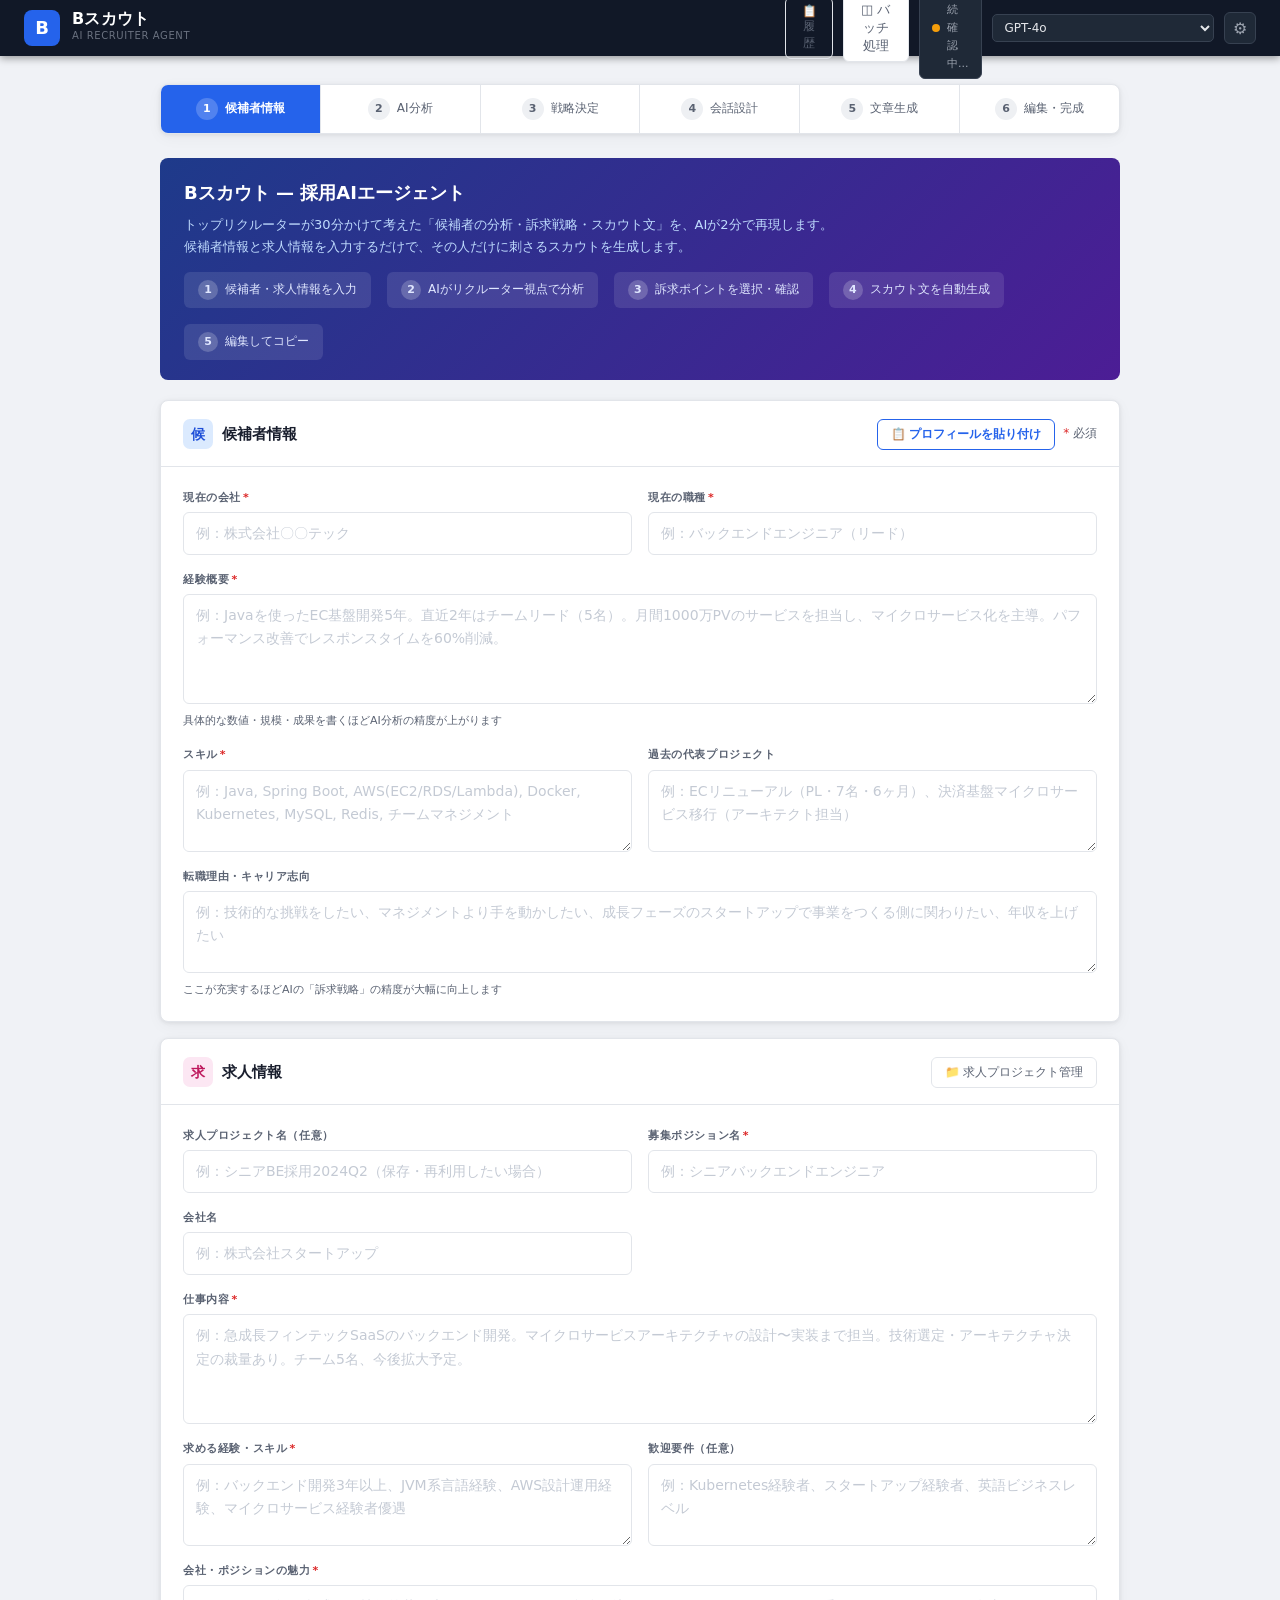
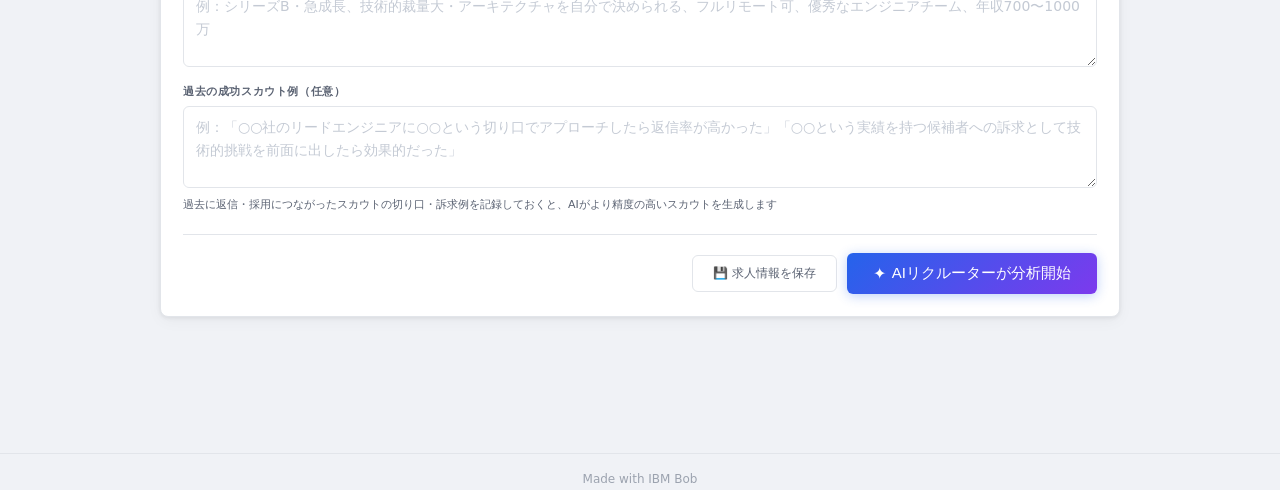
==== commit 8b956db1: "プロフィール自動解析: BizReach/LinkedIn等のコピペからフォームを自動入力 (parseProfileAPI + fallback + UI)" ====
--- a/index.html
+++ b/index.html
@@ -49,10 +49,10 @@
   </div>
 </header>
 
-<!-- watsonx 設定パネル -->
+<!-- watsonx 設定パネル (v2.0: 接続テスト・バックアップ機能追加) -->
 <div class="wx-panel" id="wxPanel">
   <div class="wx-panel-inner">
-    <div class="wx-panel-title">バックエンド設定</div>
+    <div class="wx-panel-title">バックエンド設定 <span style="font-size:10px;font-weight:400;color:var(--muted);margin-left:8px">v2.0</span></div>
     <div class="wx-row">
       <span class="wx-label">バックエンド</span>
       <div class="wx-toggle-group">
@@ -73,7 +73,7 @@
       </div>
       <div class="wx-row">
         <span class="wx-label">エンドポイントURL</span>
-        <input type="text" class="wx-input" id="wxUrl" placeholder="https://us-south.ml.cloud.ibm.com/..." oninput="saveWxField('bscout_wx_url', this.value)">
+        <input type="text" class="wx-input" id="wxUrl" placeholder="https://us-south.ml.cloud.ibm.com/ml/v1/text/generation?version=2023-05-29" oninput="saveWxField('bscout_wx_url', this.value)">
       </div>
       <div class="wx-row">
         <span class="wx-label">プロジェクトID</span>
@@ -88,9 +88,31 @@
           <option value="meta-llama/llama-3-8b-instruct">Llama 3 8B Instruct</option>
         </select>
       </div>
-    </div>
+      <!-- v2.0: 接続テスト -->
+      <div class="wx-row" style="margin-top:6px">
+        <span class="wx-label">接続テスト</span>
+        <div style="display:flex;align-items:center;gap:10px">
+          <button class="btn btn-sm btn-ghost" id="wxTestBtn" onclick="runConnectionTest()" style="min-width:100px">▶ テスト実行</button>
+          <span id="wxTestResult" style="font-size:12px;color:var(--muted)">—</span>
+        </div>
+      </div>
+    </div>
+
+    <!-- v2.0: 設定バックアップ -->
+    <div class="wx-backup-section">
+      <div class="wx-backup-title">設定バックアップ</div>
+      <div class="wx-backup-row">
+        <button class="btn btn-sm btn-ghost" onclick="exportSettings()" title="APIキー・設定・履歴をJSONでバックアップ">📦 バックアップ出力</button>
+        <label class="btn btn-sm btn-ghost" style="cursor:pointer" title="バックアップJSONから設定・履歴を復元">
+          📂 インポート
+          <input type="file" id="settingsImportFile" accept=".json" style="display:none" onchange="handleSettingsImport(event)">
+        </label>
+        <button class="btn btn-sm btn-ghost" onclick="exportEditLogs()" title="蓄積した修正ログ・学習データをJSONでダウンロード">📥 学習データ出力</button>
+      </div>
+      <div id="importStatus" style="font-size:12px;color:var(--muted);margin-top:6px;display:none"></div>
+    </div>
+
     <div class="wx-panel-footer">
-      <button class="btn btn-sm btn-ghost" onclick="exportEditLogs()" title="蓄積した修正ログ・学習データをJSONでダウンロード">📥 学習データを出力</button>
       <button class="btn btn-sm btn-ghost" onclick="clearWxSettings()">設定をクリア</button>
       <button class="btn btn-sm btn-primary" onclick="applyWxSettings()">適用して閉じる</button>
     </div>
@@ -131,8 +153,41 @@
           <div class="icon-chip" style="background:#dbeafe;color:#1d4ed8">候</div>
           候補者情報
         </div>
-        <span style="font-size:12px;color:var(--muted)"><span style="color:var(--red)">*</span> 必須項目</span>
-      </div>
+        <div style="display:flex;align-items:center;gap:8px">
+          <button class="btn btn-ghost btn-sm paste-profile-btn" id="pasteProfileBtn" onclick="togglePastePanel()" title="BizReach・LinkedIn等のプロフィールをコピペすると自動で入力">
+            📋 プロフィールを貼り付け
+          </button>
+          <span style="font-size:12px;color:var(--muted)"><span style="color:var(--red)">*</span> 必須</span>
+        </div>
+      </div>
+
+      <!-- プロフィール貼り付けパネル -->
+      <div class="paste-panel" id="pastePanel" style="display:none">
+        <div class="paste-panel-inner">
+          <div class="paste-panel-header">
+            <div class="paste-panel-title">
+              📋 プロフィール自動解析
+              <span class="paste-panel-badge">BizReach / LinkedIn / Wantedly / 職務経歴書 対応</span>
+            </div>
+            <button class="paste-panel-close" onclick="togglePastePanel()">✕</button>
+          </div>
+          <div class="paste-panel-hint">
+            BizReach・LinkedIn などのプロフィールページを<strong>まるごとコピー</strong>して貼り付けてください。<br>
+            AIが自動で「会社名・職種・経験・スキル・転職理由」を読み取ってフォームを埋めます。
+          </div>
+          <textarea class="paste-ta" id="profilePasteArea" placeholder="ここにプロフィールテキストをペースト（Ctrl+V）してください...&#10;&#10;例）BizReachのプロフィール画面を全選択（Ctrl+A）→コピー（Ctrl+C）→ここにペースト" rows="8"></textarea>
+          <div class="paste-panel-actions">
+            <div class="paste-status" id="pasteStatus"></div>
+            <div style="display:flex;gap:8px">
+              <button class="btn btn-ghost btn-sm" onclick="clearPasteArea()">クリア</button>
+              <button class="btn btn-ai" id="parseProfileBtn" onclick="parseProfile()">
+                <span style="font-size:14px">✦</span> AIが解析してフォームを埋める
+              </button>
+            </div>
+          </div>
+        </div>
+      </div>
+
       <div class="card-body">
         <div class="grid2">
           <div class="fg">
@@ -664,6 +719,17 @@
             <div class="ms-body"><textarea id="ta-cta" rows="3"></textarea></div>
           </div>
         </div>
+
+        <!-- v完成: 署名入力欄 -->
+        <div class="sign-row">
+          <div class="sign-label">コピー時の署名（任意）</div>
+          <div class="sign-fields">
+            <input type="text" class="sign-input" id="signName" placeholder="担当者名（例：山田 太郎）">
+            <input type="text" class="sign-input" id="signComp" placeholder="会社名（例：IBM Japan）">
+            <input type="text" class="sign-input" id="signEmail" placeholder="メールアドレス（任意）">
+          </div>
+        </div>
+
         <div class="act-bar">
           <div style="display:flex;gap:8px">
             <button class="copy-btn" id="cpAll">
@@ -699,22 +765,85 @@
     </div>
   </div>
 
-  <!-- ==================== PANEL HISTORY: スカウト履歴 ==================== -->
+  <!-- ==================== PANEL HISTORY: スカウト履歴 + ダッシュボード ==================== -->
   <div class="panel" id="pHistory">
     <div class="card">
       <div class="card-head">
         <div class="card-title">
           <div class="icon-chip" style="background:#f0fdf4;color:#15803d">📋</div>
-          スカウト履歴
-        </div>
-        <button class="btn btn-ghost btn-sm" id="historyBackBtn" onclick="go(1)">← 戻る</button>
-      </div>
-      <div class="card-body">
-        <div style="font-size:13px;color:var(--muted);margin-bottom:16px">
-          生成したスカウトは自動保存されます。送信後のフィードバック（返信・面談・採用）を記録すると、将来のAI精度向上に活用されます。
-        </div>
-        <div id="historyGrid"></div>
-      </div>
+          <span id="historyPanelTitle">スカウト履歴</span>
+        </div>
+        <button class="btn btn-ghost btn-sm" onclick="go(1)">← 戻る</button>
+      </div>
+
+      <!-- v3.0: タブナビ -->
+      <div class="history-tabs">
+        <button class="history-tab active" id="htab-history" onclick="switchHistoryTab('history')">📋 履歴一覧</button>
+        <button class="history-tab" id="htab-dashboard" onclick="switchHistoryTab('dashboard')">📊 ダッシュボード</button>
+        <button class="history-tab" id="htab-learning" onclick="switchHistoryTab('learning')">🧠 学習状況</button>
+      </div>
+
+      <!-- タブ: 履歴一覧 -->
+      <div class="history-tab-content on" id="htc-history">
+        <div class="card-body">
+          <!-- v3.0: 検索・フィルタ -->
+          <div class="history-filter-bar">
+            <input type="text" class="history-search" id="historySearch" placeholder="候補者名・会社名・ポジション名で検索..." oninput="filterHistory()">
+            <select class="history-filter-sel" id="historyFilterResult" onchange="filterHistory()">
+              <option value="">全て</option>
+              <option value="hired">採用</option>
+              <option value="meeting">面談</option>
+              <option value="replied">返信あり</option>
+              <option value="no_reply">返信なし</option>
+              <option value="pending">未記録</option>
+            </select>
+            <select class="history-filter-sel" id="historyFilterType" onchange="filterHistory()">
+              <option value="">全タイプ</option>
+              <option value="技術スペシャリスト型">技術スペシャリスト型</option>
+              <option value="PM・マネジメント型">PM・マネジメント型</option>
+              <option value="キャリアアップ型">キャリアアップ型</option>
+              <option value="市場価値向上型">市場価値向上型</option>
+              <option value="安定志向型">安定志向型</option>
+            </select>
+          </div>
+          <div id="historyCount" style="font-size:12px;color:var(--muted);margin-bottom:10px"></div>
+          <div id="historyGrid"></div>
+        </div>
+      </div>
+
+      <!-- タブ: ダッシュボード (v3.0) -->
+      <div class="history-tab-content" id="htc-dashboard">
+        <div class="card-body">
+          <div class="dash-section-title">📈 スカウト成果サマリー</div>
+          <div class="dash-kpi-row" id="dashKpiRow"></div>
+          <div class="dash-section-title" style="margin-top:24px">📉 スコアトレンド（直近20件）</div>
+          <div class="dash-chart-wrap">
+            <svg id="scoreTrendSvg" width="100%" height="120" viewBox="0 0 600 120" preserveAspectRatio="none"></svg>
+          </div>
+          <div class="dash-section-title" style="margin-top:24px">🏆 訴求ポイント × 返信率</div>
+          <div id="appealEffectGrid"></div>
+          <div class="dash-section-title" style="margin-top:24px">👥 候補者タイプ別 成果</div>
+          <div id="typeEffectGrid"></div>
+        </div>
+      </div>
+
+      <!-- タブ: 学習状況 (v4.0) -->
+      <div class="history-tab-content" id="htc-learning">
+        <div class="card-body">
+          <div class="dash-section-title">🧠 修正ログ学習状況</div>
+          <div class="learn-intro">採用担当者がAI生成文を修正するたびに学習データが蓄積されます。蓄積が進むほどAIの精度が向上します。</div>
+          <div class="learn-kpi-row" id="learnKpiRow"></div>
+          <div class="dash-section-title" style="margin-top:20px">🔍 修正パターン TOP（few-shot候補）</div>
+          <div id="learnPatternList"></div>
+          <div class="dash-section-title" style="margin-top:20px">📋 最近の修正ログ（直近10件）</div>
+          <div id="learnRecentLogs"></div>
+          <div style="margin-top:16px;display:flex;gap:8px">
+            <button class="btn btn-ghost btn-sm" onclick="exportEditLogs()" title="学習データをJSONでダウンロード">📥 学習データを出力</button>
+            <button class="btn btn-ghost btn-sm" onclick="exportSettings()" title="全設定・履歴をバックアップ">📦 バックアップ</button>
+          </div>
+        </div>
+      </div>
+
     </div>
   </div>
 
--- a/css/style.css
+++ b/css/style.css
@@ -1699,3 +1699,421 @@
   margin-left: 8px;
   vertical-align: middle;
 }
+
+/* ══════════════════════════════════════
+   v2.0: 設定パネル バックアップセクション
+════════════════════════════════════════ */
+.wx-backup-section {
+  border-top: 1px solid var(--border);
+  margin-top: 14px;
+  padding-top: 14px;
+}
+.wx-backup-title {
+  font-size: 11px;
+  font-weight: 700;
+  text-transform: uppercase;
+  letter-spacing: .5px;
+  color: var(--muted);
+  margin-bottom: 8px;
+}
+.wx-backup-row {
+  display: flex;
+  flex-wrap: wrap;
+  gap: 8px;
+}
+
+/* ══════════════════════════════════════
+   v3.0+v4.0: 履歴タブ・ダッシュボード
+════════════════════════════════════════ */
+
+/* --- 履歴タブナビ --- */
+.history-tabs {
+  display: flex;
+  gap: 0;
+  border-bottom: 2px solid var(--border);
+  padding: 0 22px;
+  background: var(--surface);
+}
+.history-tab {
+  padding: 10px 18px;
+  font-size: 13px;
+  font-weight: 700;
+  color: var(--muted);
+  background: none;
+  border: none;
+  border-bottom: 2px solid transparent;
+  margin-bottom: -2px;
+  cursor: pointer;
+  transition: color .15s, border-color .15s;
+}
+.history-tab:hover { color: var(--text); }
+.history-tab.active { color: var(--accent); border-bottom-color: var(--accent); }
+
+.history-tab-content { display: none; }
+.history-tab-content.on { display: block; }
+
+/* --- 履歴フィルタバー --- */
+.history-filter-bar {
+  display: flex;
+  gap: 8px;
+  margin-bottom: 12px;
+  flex-wrap: wrap;
+}
+.history-search {
+  flex: 1;
+  min-width: 180px;
+  padding: 7px 12px;
+  border: 1.5px solid var(--border);
+  border-radius: 6px;
+  font-size: 13px;
+  font-family: inherit;
+  background: var(--bg);
+  color: var(--text);
+  transition: border-color .15s;
+}
+.history-search:focus { outline: none; border-color: var(--accent); }
+.history-filter-sel {
+  padding: 6px 10px;
+  border: 1.5px solid var(--border);
+  border-radius: 6px;
+  font-size: 12px;
+  font-family: inherit;
+  background: var(--bg);
+  color: var(--text);
+  cursor: pointer;
+}
+
+/* --- ダッシュボード --- */
+.dash-section-title {
+  font-size: 13px;
+  font-weight: 800;
+  color: var(--text);
+  margin-bottom: 12px;
+  display: flex;
+  align-items: center;
+  gap: 6px;
+}
+.dash-kpi-row {
+  display: grid;
+  grid-template-columns: repeat(auto-fill, minmax(120px, 1fr));
+  gap: 10px;
+}
+.dash-kpi {
+  background: var(--surface);
+  border: 1px solid var(--border);
+  border-radius: 8px;
+  padding: 12px 14px;
+  text-align: center;
+}
+.dash-kpi-val {
+  font-size: 28px;
+  font-weight: 900;
+  line-height: 1;
+}
+.dash-kpi-label {
+  font-size: 11px;
+  color: var(--muted);
+  margin-top: 4px;
+  line-height: 1.4;
+}
+.dash-chart-wrap {
+  background: var(--surface);
+  border: 1px solid var(--border);
+  border-radius: 8px;
+  padding: 12px;
+  overflow: hidden;
+}
+
+/* 訴求効果グリッド */
+.appeal-effect-item {
+  display: flex;
+  align-items: center;
+  gap: 10px;
+  padding: 8px 0;
+  border-bottom: 1px solid var(--border);
+  font-size: 13px;
+}
+.appeal-effect-item:last-child { border-bottom: none; }
+.aei-name { flex: 1; font-weight: 600; }
+.aei-bar-wrap { width: 140px; height: 8px; background: var(--border); border-radius: 4px; overflow: hidden; }
+.aei-bar { height: 100%; border-radius: 4px; background: var(--accent); transition: width .4s; }
+.aei-pct { width: 36px; text-align: right; font-weight: 700; font-size: 12px; }
+.aei-count { width: 50px; text-align: right; font-size: 11px; color: var(--muted); }
+
+/* タイプ別成果グリッド */
+.type-effect-item {
+  display: flex;
+  align-items: center;
+  gap: 10px;
+  padding: 9px 12px;
+  border: 1px solid var(--border);
+  border-radius: 6px;
+  margin-bottom: 6px;
+  font-size: 13px;
+  background: var(--bg);
+}
+.tei-name { flex: 1; font-weight: 600; }
+.tei-stats { display: flex; gap: 12px; font-size: 12px; }
+.tei-stat { display: flex; flex-direction: column; align-items: center; gap: 1px; }
+.tei-stat-val { font-weight: 800; font-size: 13px; }
+.tei-stat-lbl { font-size: 10px; color: var(--muted); }
+
+/* --- v4.0 学習ダッシュボード --- */
+.learn-intro {
+  font-size: 13px;
+  color: var(--muted);
+  margin-bottom: 16px;
+  line-height: 1.65;
+  padding: 10px 14px;
+  background: var(--surface);
+  border-radius: 6px;
+  border: 1px solid var(--border);
+}
+.learn-kpi-row {
+  display: grid;
+  grid-template-columns: repeat(auto-fill, minmax(110px, 1fr));
+  gap: 8px;
+  margin-bottom: 4px;
+}
+.learn-pattern-item {
+  border: 1px solid var(--border);
+  border-radius: 8px;
+  padding: 12px 14px;
+  margin-bottom: 8px;
+  background: var(--bg);
+}
+.lpi-head {
+  display: flex;
+  align-items: center;
+  gap: 8px;
+  margin-bottom: 8px;
+}
+.lpi-rank {
+  width: 22px; height: 22px;
+  border-radius: 50%;
+  background: var(--accent);
+  color: #fff;
+  font-size: 11px;
+  font-weight: 900;
+  display: flex; align-items: center; justify-content: center;
+  flex-shrink: 0;
+}
+.lpi-rank.r2 { background: #7c3aed; }
+.lpi-rank.r3 { background: #059669; }
+.lpi-section { font-size: 11px; font-weight: 700; color: var(--muted); padding: 2px 7px; background: var(--surface); border-radius: 4px; }
+.lpi-count { margin-left: auto; font-size: 12px; font-weight: 700; color: var(--accent); }
+.lpi-ai { font-size: 12px; color: var(--muted); margin-bottom: 4px; }
+.lpi-ai span { font-weight: 600; color: var(--text); }
+.lpi-edited { font-size: 12px; color: var(--green); }
+.lpi-edited span { font-weight: 600; }
+
+.learn-log-item {
+  display: flex;
+  align-items: flex-start;
+  gap: 10px;
+  padding: 8px 0;
+  border-bottom: 1px solid var(--border);
+  font-size: 12px;
+}
+.learn-log-item:last-child { border-bottom: none; }
+.lli-sec { flex-shrink: 0; padding: 2px 7px; border-radius: 4px; background: var(--surface); border: 1px solid var(--border); font-weight: 700; font-size: 11px; }
+.lli-type { flex-shrink: 0; color: var(--muted); font-size: 11px; width: 90px; }
+.lli-body { flex: 1; color: var(--text); line-height: 1.5; }
+.lli-date { flex-shrink: 0; color: var(--muted); font-size: 11px; }
+
+/* ══════════════════════════════════════
+   完成: 署名入力欄 + モバイルレスポンシブ補完
+════════════════════════════════════════ */
+
+/* --- 署名欄 --- */
+.sign-row {
+  margin: 0 0 12px;
+  padding: 12px 14px;
+  background: var(--surface);
+  border: 1px solid var(--border);
+  border-radius: 8px;
+}
+.sign-label {
+  font-size: 11px;
+  font-weight: 700;
+  color: var(--muted);
+  text-transform: uppercase;
+  letter-spacing: .4px;
+  margin-bottom: 8px;
+}
+.sign-fields {
+  display: flex;
+  gap: 8px;
+  flex-wrap: wrap;
+}
+.sign-input {
+  flex: 1;
+  min-width: 140px;
+  padding: 6px 10px;
+  border: 1.5px solid var(--border);
+  border-radius: 6px;
+  font-size: 13px;
+  font-family: inherit;
+  background: var(--bg);
+  color: var(--text);
+  transition: border-color .15s;
+}
+.sign-input:focus { outline: none; border-color: var(--accent); }
+
+/* --- モバイルレスポンシブ補完 --- */
+@media (max-width: 700px) {
+  /* ヘッダー */
+  .topbar-right { gap: 6px; }
+  .model-sel { display: none; }
+  .batch-toggle-btn { display: none; }
+
+  /* ステッパー */
+  .stepper { gap: 2px; padding: 10px 8px; }
+  .st-label { display: none; }
+  .st-num { width: 26px; height: 26px; font-size: 12px; }
+
+  /* グリッド */
+  .grid2 { grid-template-columns: 1fr; }
+  .fg.s2 { grid-column: span 1; }
+
+  /* ダッシュボード KPI */
+  .dash-kpi-row { grid-template-columns: repeat(2, 1fr); }
+  .learn-kpi-row { grid-template-columns: repeat(2, 1fr); }
+
+  /* 履歴タブ */
+  .history-tabs { padding: 0 12px; overflow-x: auto; }
+  .history-tab { padding: 8px 12px; font-size: 12px; white-space: nowrap; }
+  .history-filter-bar { flex-direction: column; }
+  .history-search { min-width: unset; width: 100%; }
+
+  /* 訴求グリッド */
+  .ibm-appeal-grid { grid-template-columns: 1fr; }
+
+  /* タイプ別成果 */
+  .tei-stats { flex-wrap: wrap; gap: 6px; }
+
+  /* 署名欄 */
+  .sign-fields { flex-direction: column; }
+  .sign-input { min-width: unset; width: 100%; }
+
+  /* バッチ */
+  .batch-cand-item { flex-direction: column; gap: 8px; }
+
+  /* 設定パネル */
+  .wx-panel-inner { width: 100%; max-width: 100%; padding: 16px; }
+  .wx-backup-row { flex-direction: column; }
+}
+
+@media (max-width: 480px) {
+  .wrap { padding: 12px 10px 60px; }
+  .card-head { flex-direction: column; align-items: flex-start; gap: 8px; }
+  .topbar { padding: 0 12px; }
+  .brand-sub { display: none; }
+  .mode-pill { display: none; }
+  .dash-kpi-val { font-size: 22px; }
+}
+
+/* ══════════════════════════════════════
+   プロフィール貼り付け自動解析パネル
+════════════════════════════════════════ */
+.paste-profile-btn {
+  font-size: 12px;
+  font-weight: 700;
+  border-color: var(--accent);
+  color: var(--accent);
+}
+.paste-profile-btn:hover { background: var(--accent-l); }
+.paste-profile-btn.active { background: var(--accent); color: #fff; }
+
+.paste-panel {
+  border-bottom: 1px solid var(--border);
+  background: #f0f5ff;
+  animation: slideDown .18s ease;
+}
+@keyframes slideDown {
+  from { opacity: 0; transform: translateY(-8px); }
+  to   { opacity: 1; transform: translateY(0); }
+}
+.paste-panel-inner {
+  padding: 16px 22px 18px;
+}
+.paste-panel-header {
+  display: flex;
+  align-items: flex-start;
+  justify-content: space-between;
+  margin-bottom: 8px;
+}
+.paste-panel-title {
+  font-size: 13px;
+  font-weight: 800;
+  color: var(--text);
+  display: flex;
+  align-items: center;
+  gap: 8px;
+  flex-wrap: wrap;
+}
+.paste-panel-badge {
+  font-size: 10px;
+  font-weight: 700;
+  padding: 2px 8px;
+  border-radius: 10px;
+  background: #dbeafe;
+  color: #1d4ed8;
+  letter-spacing: .3px;
+}
+.paste-panel-close {
+  background: none;
+  border: none;
+  font-size: 16px;
+  color: var(--muted);
+  cursor: pointer;
+  padding: 0 4px;
+  line-height: 1;
+}
+.paste-panel-close:hover { color: var(--text); }
+.paste-panel-hint {
+  font-size: 12px;
+  color: var(--muted);
+  line-height: 1.6;
+  margin-bottom: 10px;
+}
+.paste-ta {
+  width: 100%;
+  padding: 10px 12px;
+  border: 1.5px solid #bfdbfe;
+  border-radius: 8px;
+  font-size: 13px;
+  font-family: inherit;
+  background: #fff;
+  color: var(--text);
+  resize: vertical;
+  transition: border-color .15s;
+  box-sizing: border-box;
+}
+.paste-ta:focus { outline: none; border-color: var(--accent); }
+.paste-panel-actions {
+  display: flex;
+  align-items: center;
+  justify-content: space-between;
+  margin-top: 10px;
+  flex-wrap: wrap;
+  gap: 8px;
+}
+.paste-status {
+  font-size: 12px;
+  font-weight: 700;
+  flex: 1;
+}
+.paste-status.ok    { color: var(--green); }
+.paste-status.error { color: var(--red); }
+.paste-status.loading { color: var(--accent); }
+
+/* 解析完了後のフォームハイライト */
+@keyframes fieldHighlight {
+  0%   { background: #dbeafe; }
+  100% { background: transparent; }
+}
+.field-filled {
+  animation: fieldHighlight 1.5s ease forwards;
+  border-color: var(--accent) !important;
+}
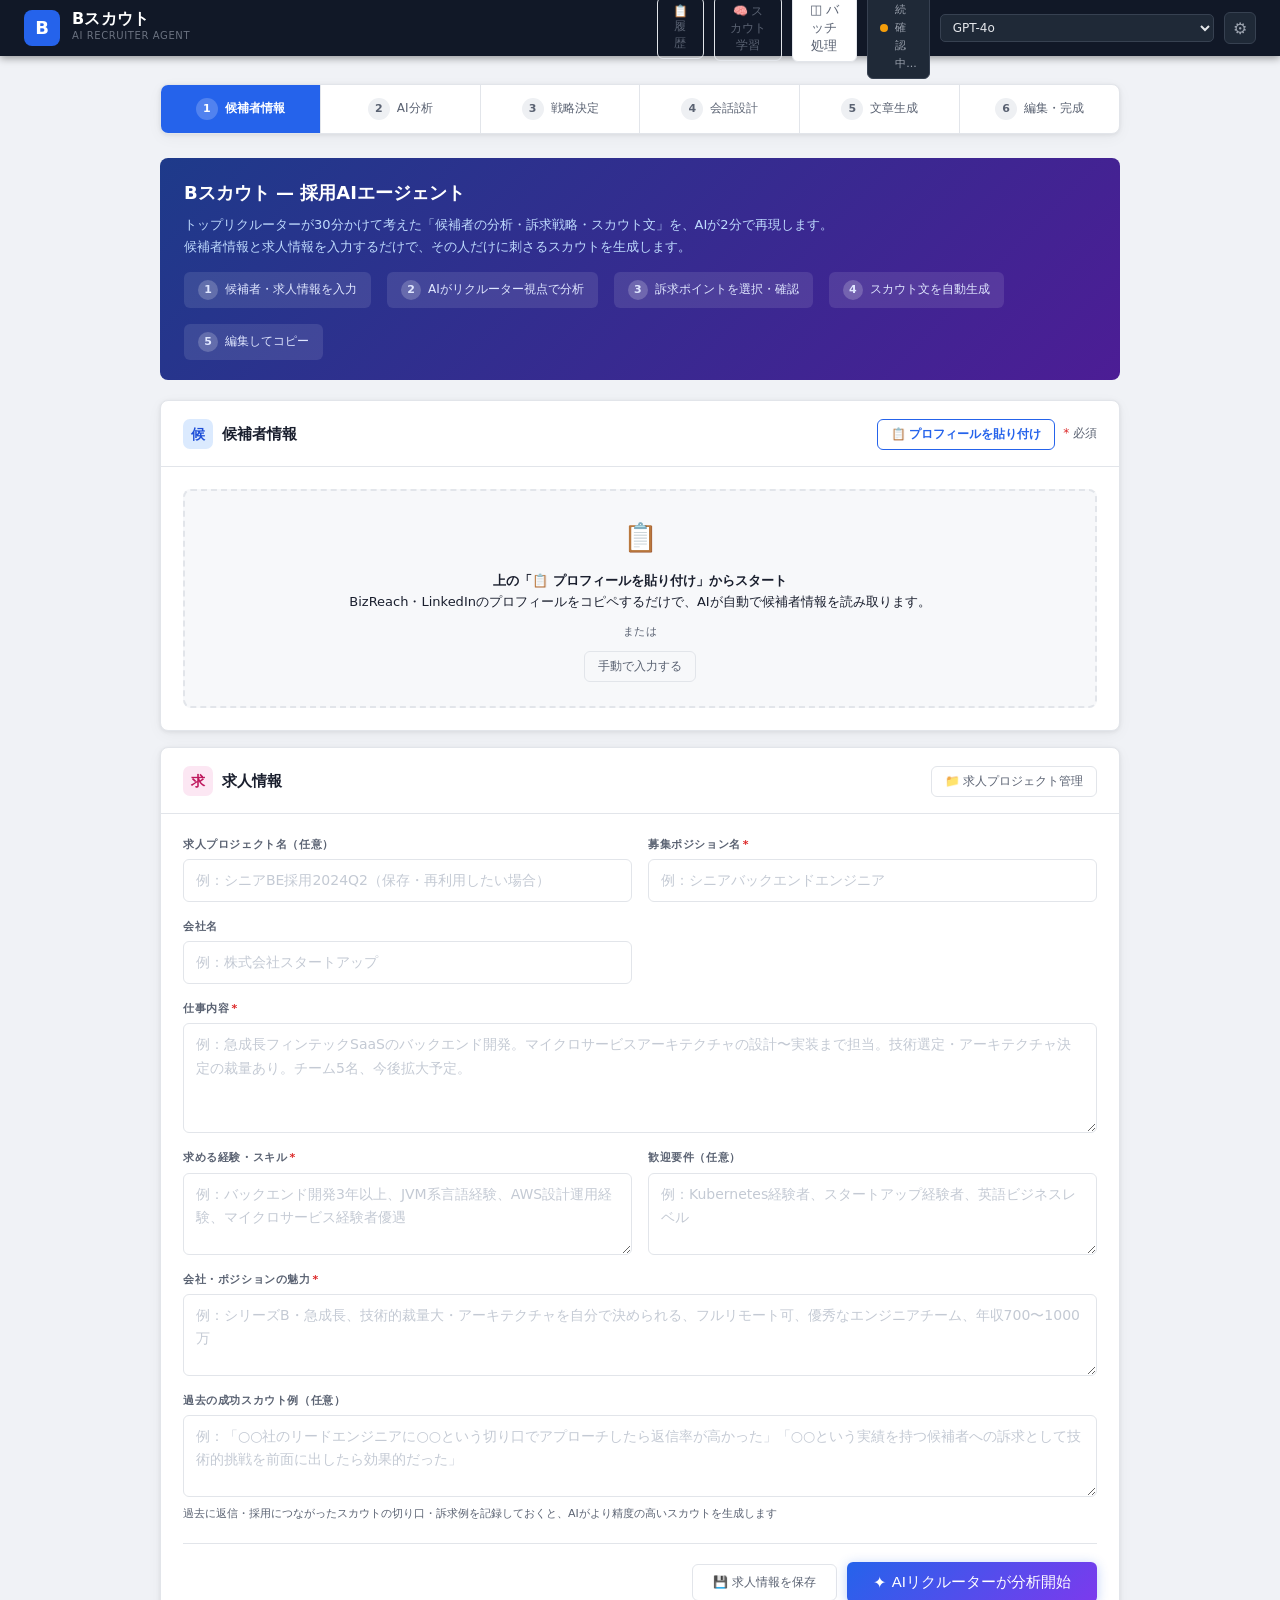
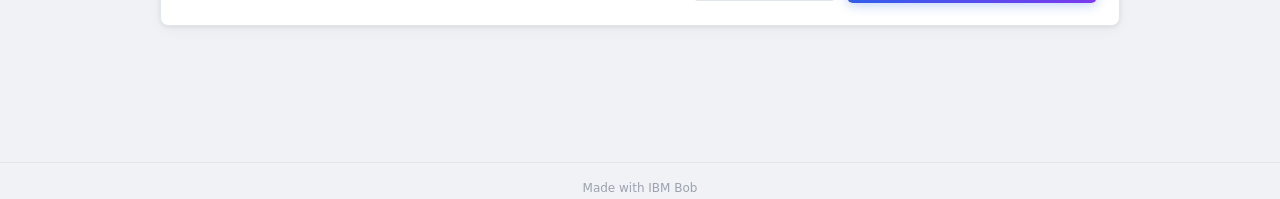
==== commit c8fd9933: "feat: フォームシンプル化・訴求UI改善・スカウト学習機能追加 ② 候補者フォームのシンプル化 - ガイダンス → 貼り付け解析 → サマリー表示の3ステップUX - showManualForm" ====
--- a/index.html
+++ b/index.html
@@ -35,6 +35,7 @@
   </div>
   <div class="topbar-right">
     <button class="btn btn-ghost btn-sm" id="historyBtn" onclick="openHistory()" style="font-size:12px">📋 履歴</button>
+    <button class="btn btn-ghost btn-sm" onclick="openLearnModal()" style="font-size:12px" title="優良スカウト文を登録してAIの文体を学習させる">🧠 スカウト学習</button>
     <button class="batch-toggle-btn" id="batchModeBtn">◫ バッチ処理</button>
     <div class="mode-pill" id="modePill">
       <div class="mode-dot demo" id="modeDot"></div>
@@ -189,32 +190,68 @@
       </div>
 
       <div class="card-body">
-        <div class="grid2">
-          <div class="fg">
-            <label>現在の会社<span class="req">*</span></label>
-            <input type="text" id="c_co" placeholder="例：株式会社〇〇テック">
-          </div>
-          <div class="fg">
-            <label>現在の職種<span class="req">*</span></label>
-            <input type="text" id="c_role" placeholder="例：バックエンドエンジニア（リード）">
-          </div>
-          <div class="fg s2">
-            <label>経験概要<span class="req">*</span></label>
-            <textarea id="c_exp" class="tall" placeholder="例：Javaを使ったEC基盤開発5年。直近2年はチームリード（5名）。月間1000万PVのサービスを担当し、マイクロサービス化を主導。パフォーマンス改善でレスポンスタイムを60%削減。"></textarea>
-            <div class="hint">具体的な数値・規模・成果を書くほどAI分析の精度が上がります</div>
-          </div>
-          <div class="fg">
-            <label>スキル<span class="req">*</span></label>
-            <textarea id="c_sk" placeholder="例：Java, Spring Boot, AWS(EC2/RDS/Lambda), Docker, Kubernetes, MySQL, Redis, チームマネジメント"></textarea>
-          </div>
-          <div class="fg">
-            <label>過去の代表プロジェクト</label>
-            <textarea id="c_pj" placeholder="例：ECリニューアル（PL・7名・6ヶ月）、決済基盤マイクロサービス移行（アーキテクト担当）"></textarea>
-          </div>
-          <div class="fg s2">
-            <label>転職理由・キャリア志向</label>
-            <textarea id="c_why" placeholder="例：技術的な挑戦をしたい、マネジメントより手を動かしたい、成長フェーズのスタートアップで事業をつくる側に関わりたい、年収を上げたい"></textarea>
-            <div class="hint">ここが充実するほどAIの「訴求戦略」の精度が大幅に向上します</div>
+        <!-- ② シンプル化: 貼り付け後の確認・追記エリア -->
+        <div class="simple-candidate-wrap" id="simpleCandidateWrap">
+          <!-- 貼り付け前: ガイダンス表示 -->
+          <div class="paste-guide" id="pasteGuide">
+            <div class="paste-guide-icon">📋</div>
+            <div class="paste-guide-text">
+              <strong>上の「📋 プロフィールを貼り付け」からスタート</strong><br>
+              BizReach・LinkedInのプロフィールをコピペするだけで、AIが自動で候補者情報を読み取ります。
+            </div>
+            <div class="paste-guide-or">または</div>
+            <button class="btn btn-ghost btn-sm" onclick="showManualForm()">手動で入力する</button>
+          </div>
+
+          <!-- 貼り付け後: サマリー + 追記欄（pasteProfileで表示切り替え） -->
+          <div class="parsed-summary" id="parsedSummary" style="display:none">
+            <div class="ps-head">
+              <div class="ps-title" id="psSummaryTitle">読み取り完了</div>
+              <button class="btn btn-ghost btn-sm" onclick="showManualForm()" style="font-size:11px">✎ 詳細編集</button>
+            </div>
+            <div class="ps-fields" id="psSummaryFields"></div>
+          </div>
+
+          <!-- 追記フリーコメント -->
+          <div class="freecomment-wrap" id="freeCommentWrap" style="display:none">
+            <label class="freecomment-label">📝 追記・補足（任意）</label>
+            <textarea class="freecomment-ta" id="c_freecomment" rows="3"
+              placeholder="例: 転職理由は「より大きな裁量で開発したい」と言っていた。英語は苦手そう。前職でAWSの設計を主導したと話していた。"></textarea>
+            <div class="hint">面談・会話で得た情報や気になった点を自由に追記できます。AIがスカウト戦略に反映します。</div>
+          </div>
+        </div>
+
+        <!-- 手動入力フォーム（折りたたみ） -->
+        <div class="manual-form" id="manualForm" style="display:none">
+          <div class="manual-form-head">
+            <span style="font-size:12px;font-weight:700;color:var(--muted)">手動入力モード</span>
+            <button class="btn btn-ghost btn-sm" onclick="hideManualForm()" style="font-size:11px">▲ 閉じる</button>
+          </div>
+          <div class="grid2">
+            <div class="fg">
+              <label>現在の会社<span class="req">*</span></label>
+              <input type="text" id="c_co" placeholder="例：株式会社〇〇テック">
+            </div>
+            <div class="fg">
+              <label>現在の職種<span class="req">*</span></label>
+              <input type="text" id="c_role" placeholder="例：バックエンドエンジニア（リード）">
+            </div>
+            <div class="fg s2">
+              <label>経験概要<span class="req">*</span></label>
+              <textarea id="c_exp" class="tall" placeholder="例：Javaを使ったEC基盤開発5年。直近2年はチームリード（5名）。月間1000万PVのサービスを担当。"></textarea>
+            </div>
+            <div class="fg">
+              <label>スキル<span class="req">*</span></label>
+              <textarea id="c_sk" placeholder="例：Java, Spring Boot, AWS, Docker, Kubernetes"></textarea>
+            </div>
+            <div class="fg">
+              <label>過去の代表プロジェクト</label>
+              <textarea id="c_pj" placeholder="例：ECリニューアル（PL・7名・6ヶ月）"></textarea>
+            </div>
+            <div class="fg s2">
+              <label>転職理由・キャリア志向</label>
+              <textarea id="c_why" placeholder="例：技術的な挑戦をしたい、裁量が欲しい、年収を上げたい"></textarea>
+            </div>
           </div>
         </div>
       </div>
@@ -849,6 +886,51 @@
 
 </main>
 
+<!-- ③ スカウト学習モーダル -->
+<div class="modal-overlay" id="learnModal" style="display:none" onclick="if(event.target===this)closeLearnModal()">
+  <div class="modal-card" style="max-width:640px;width:90vw;max-height:90vh;display:flex;flex-direction:column">
+    <div class="modal-head">
+      <div class="modal-title">🧠 スカウト学習ライブラリ</div>
+      <div style="font-size:12px;color:var(--muted);margin-top:2px">優良スカウト文を登録すると、AIが文体・構成を学習してスカウト文生成に反映します</div>
+      <button class="modal-close" onclick="closeLearnModal()">✕</button>
+    </div>
+    <div style="overflow-y:auto;flex:1;padding:0 20px 20px">
+      <!-- 登録済み一覧 -->
+      <div style="display:flex;align-items:center;gap:8px;margin:16px 0 8px">
+        <div style="font-size:13px;font-weight:800;color:var(--text)">登録済みスカウト文</div>
+        <span class="learn-count-badge" id="learnedScoutCount">0件登録済み</span>
+      </div>
+      <div id="learnedScoutList"></div>
+
+      <!-- 新規登録フォーム -->
+      <div style="margin-top:20px;padding-top:16px;border-top:1px solid var(--border)">
+        <div style="font-size:13px;font-weight:800;color:var(--text);margin-bottom:12px">＋ 新しいスカウト文を登録</div>
+        <div class="fg" style="margin-bottom:10px">
+          <label style="font-size:12px;font-weight:700">ラベル（任意）</label>
+          <input type="text" id="learnScoutLabel" placeholder="例: 技術系スペシャリスト向け・返信率50%超" style="font-size:13px">
+        </div>
+        <div class="fg" style="margin-bottom:10px">
+          <label style="font-size:12px;font-weight:700">スカウト文本文<span class="req">*</span></label>
+          <textarea id="learnScoutBody" rows="8"
+            placeholder="実際に送って効果があったスカウトメールの本文をそのまま貼り付けてください。&#10;&#10;AIはこの文章から「文体・改行リズム・距離感・CTAの言い回し」を学習し、スカウト生成時に自然に反映します。&#10;個人情報・社名は伏字にしても構いません。"
+            style="font-size:13px;min-height:160px;resize:vertical"></textarea>
+        </div>
+        <div class="fg" style="margin-bottom:14px">
+          <label style="font-size:12px;font-weight:700">候補者タイプ（任意・複数選択可）</label>
+          <div id="learnTagCheckboxes" style="display:flex;flex-wrap:wrap;gap:8px;margin-top:6px">
+            <label class="learn-tag-check"><input type="checkbox" value="技術スペシャリスト型"> 技術スペシャリスト型</label>
+            <label class="learn-tag-check"><input type="checkbox" value="PM・マネジメント型"> PM・マネジメント型</label>
+            <label class="learn-tag-check"><input type="checkbox" value="キャリアアップ型"> キャリアアップ型</label>
+            <label class="learn-tag-check"><input type="checkbox" value="市場価値向上型"> 市場価値向上型</label>
+            <label class="learn-tag-check"><input type="checkbox" value="安定志向型"> 安定志向型</label>
+          </div>
+        </div>
+        <button class="btn btn-primary" id="learnAddBtn" onclick="addLearnedScout()">✦ このスカウト文を登録する</button>
+      </div>
+    </div>
+  </div>
+</div>
+
 <footer class="footer"><p>Made with IBM Bob</p></footer>
 
 <!-- JS: 読み込み順序は必ず storage → ai → app -->
--- a/css/style.css
+++ b/css/style.css
@@ -913,6 +913,55 @@
 #projSaveBtn.saved { background: var(--green-l); color: var(--green); border-color: var(--green); }
 
 /* モーダル */
+
+/* ────────────────────────────────────────────
+   汎用 modal-overlay / modal-card（学習モーダル等で使用）
+   ──────────────────────────────────────────── */
+
+.modal-overlay {
+  position: fixed;
+  inset: 0;
+  background: rgba(15,23,42,.6);
+  z-index: 500;
+  display: flex;
+  align-items: center;
+  justify-content: center;
+  padding: 20px;
+}
+.modal-card {
+  background: #fff;
+  border-radius: 10px;
+  box-shadow: 0 24px 64px rgba(0,0,0,.2);
+  overflow: hidden;
+}
+.modal-head {
+  display: flex;
+  align-items: flex-start;
+  justify-content: space-between;
+  padding: 16px 22px;
+  border-bottom: 1px solid var(--border);
+  flex-shrink: 0;
+  position: relative;
+}
+.modal-title {
+  font-size: 15px;
+  font-weight: 800;
+  color: var(--text);
+}
+.modal-close {
+  width: 28px; height: 28px;
+  border-radius: 6px;
+  border: 1px solid var(--border);
+  background: var(--surface);
+  color: var(--muted);
+  font-size: 13px;
+  cursor: pointer;
+  display: flex; align-items: center; justify-content: center;
+  transition: all .15s;
+  flex-shrink: 0;
+}
+.modal-close:hover { background: var(--red-l); color: var(--red); border-color: var(--red); }
+
 .proj-modal-overlay {
   display: none;
   position: fixed;
@@ -2117,3 +2166,270 @@
   animation: fieldHighlight 1.5s ease forwards;
   border-color: var(--accent) !important;
 }
+
+/* ────────────────────────────────────────────
+   ② シンプル候補者フォーム
+   ──────────────────────────────────────────── */
+
+/* 貼り付け前ガイダンス */
+.paste-guide {
+  display: flex;
+  flex-direction: column;
+  align-items: center;
+  gap: 10px;
+  padding: 24px 20px;
+  background: var(--surface);
+  border: 2px dashed var(--border);
+  border-radius: var(--r);
+  text-align: center;
+  color: var(--muted);
+}
+.paste-guide-icon { font-size: 28px; }
+.paste-guide-text { font-size: 13px; line-height: 1.6; color: var(--text); }
+.paste-guide-or   { font-size: 11px; color: var(--muted); letter-spacing: .5px; }
+
+/* 解析済みサマリー */
+.parsed-summary {
+  background: var(--green-l);
+  border: 1px solid #a7f3d0;
+  border-radius: var(--r);
+  padding: 14px 16px;
+  margin-bottom: 12px;
+}
+.ps-head {
+  display: flex;
+  align-items: center;
+  justify-content: space-between;
+  margin-bottom: 10px;
+}
+.ps-title {
+  font-size: 13px;
+  font-weight: 800;
+  color: var(--green);
+}
+.ps-fields {
+  display: flex;
+  flex-direction: column;
+  gap: 4px;
+}
+.ps-field {
+  display: flex;
+  gap: 8px;
+  font-size: 12px;
+  line-height: 1.5;
+}
+.ps-field-label {
+  flex-shrink: 0;
+  width: 56px;
+  font-weight: 700;
+  color: var(--muted);
+}
+.ps-field-val {
+  color: var(--text);
+  white-space: pre-wrap;
+  overflow: hidden;
+  display: -webkit-box;
+  -webkit-line-clamp: 2;
+  -webkit-box-orient: vertical;
+}
+
+/* フリーコメント欄 */
+.freecomment-wrap {
+  margin-top: 10px;
+}
+.freecomment-label {
+  display: block;
+  font-size: 12px;
+  font-weight: 700;
+  color: var(--text);
+  margin-bottom: 6px;
+}
+.freecomment-ta {
+  width: 100%;
+  font-family: inherit;
+  font-size: 13px;
+  line-height: 1.6;
+  color: var(--text);
+  background: var(--bg);
+  border: 1px solid var(--border);
+  border-radius: 6px;
+  padding: 10px 12px;
+  resize: vertical;
+  transition: border-color .15s;
+  box-sizing: border-box;
+}
+.freecomment-ta:focus { outline: none; border-color: var(--accent); }
+
+/* 手動入力フォーム（折りたたみ）*/
+.manual-form {
+  margin-top: 4px;
+}
+.manual-form-head {
+  display: flex;
+  align-items: center;
+  justify-content: space-between;
+  padding: 8px 12px;
+  background: var(--surface2);
+  border-radius: 6px 6px 0 0;
+  border: 1px solid var(--border);
+  border-bottom: none;
+}
+
+/* ────────────────────────────────────────────
+   ④ 訴求ポイント トップ3強調 + 折りたたみ
+   ──────────────────────────────────────────── */
+
+/* トップ3ラベル帯 */
+.appeal-top3-label {
+  display: flex;
+  align-items: center;
+  gap: 10px;
+  margin: 16px 0 8px;
+}
+.appeal-top3-badge {
+  background: linear-gradient(90deg, #2563eb, #7c3aed);
+  color: #fff;
+  font-size: 11px;
+  font-weight: 800;
+  padding: 3px 10px;
+  border-radius: 99px;
+  letter-spacing: .4px;
+}
+.appeal-top3-sub {
+  font-size: 11px;
+  color: var(--muted);
+}
+
+/* トップ3グリッド: 大きく3カラム固定 */
+.appeal-top3-grid {
+  grid-template-columns: repeat(3, 1fr) !important;
+}
+@media (max-width: 720px) {
+  .appeal-top3-grid { grid-template-columns: 1fr !important; }
+}
+
+/* トップ3カードの強調スタイル補強 */
+.appeal-top3-grid .ibm-appeal-item.rank1 { border-width: 2px; box-shadow: 0 2px 12px rgba(37,99,235,.18); }
+.appeal-top3-grid .ibm-appeal-item.rank2 { border-width: 2px; box-shadow: 0 2px 8px rgba(37,99,235,.10); }
+.appeal-top3-grid .ibm-appeal-item.rank3 { border-width: 2px; }
+
+/* 「他の訴求を見る」トグル */
+.appeal-others-toggle {
+  display: flex;
+  align-items: center;
+  justify-content: center;
+  gap: 6px;
+  padding: 10px;
+  margin: 10px 0 4px;
+  background: var(--surface);
+  border: 1px solid var(--border);
+  border-radius: var(--r);
+  cursor: pointer;
+  font-size: 12px;
+  font-weight: 700;
+  color: var(--accent);
+  transition: background .15s;
+  user-select: none;
+}
+.appeal-others-toggle:hover { background: var(--accent-l); }
+.appeal-others-toggle.open  { background: var(--accent-l); }
+
+/* 折りたたみグリッドのアニメーション */
+.appeal-others-grid {
+  display: none;
+}
+
+/* ────────────────────────────────────────────
+   ③ スカウト学習ライブラリ モーダル
+   ──────────────────────────────────────────── */
+
+.learn-count-badge {
+  font-size: 11px;
+  font-weight: 700;
+  background: var(--accent-l);
+  color: var(--accent);
+  padding: 2px 8px;
+  border-radius: 99px;
+}
+
+.learn-empty {
+  font-size: 12px;
+  color: var(--muted);
+  padding: 16px;
+  background: var(--surface);
+  border-radius: var(--r);
+  text-align: center;
+}
+
+.learn-item {
+  border: 1px solid var(--border);
+  border-radius: var(--r);
+  padding: 12px 14px;
+  margin-bottom: 8px;
+  background: var(--bg);
+}
+.learn-item-head {
+  display: flex;
+  align-items: center;
+  gap: 8px;
+  margin-bottom: 6px;
+  flex-wrap: wrap;
+}
+.learn-item-label {
+  font-size: 12px;
+  font-weight: 800;
+  color: var(--text);
+}
+.learn-item-tags {
+  display: flex;
+  flex-wrap: wrap;
+  gap: 4px;
+  flex: 1;
+}
+.learn-tag {
+  font-size: 10px;
+  background: var(--purple-l);
+  color: var(--purple);
+  padding: 1px 6px;
+  border-radius: 99px;
+  font-weight: 700;
+}
+.learn-del-btn {
+  margin-left: auto;
+  font-size: 11px;
+  background: none;
+  border: 1px solid var(--border);
+  border-radius: 4px;
+  padding: 2px 8px;
+  color: var(--muted);
+  cursor: pointer;
+  transition: all .15s;
+}
+.learn-del-btn:hover { background: var(--red-l); color: var(--red); border-color: var(--red); }
+
+.learn-item-preview {
+  font-size: 11px;
+  color: var(--muted);
+  line-height: 1.5;
+  white-space: pre-wrap;
+  overflow: hidden;
+  display: -webkit-box;
+  -webkit-line-clamp: 3;
+  -webkit-box-orient: vertical;
+}
+
+.learn-tag-check {
+  display: flex;
+  align-items: center;
+  gap: 4px;
+  font-size: 12px;
+  color: var(--text);
+  cursor: pointer;
+  padding: 4px 8px;
+  border: 1px solid var(--border);
+  border-radius: 6px;
+  background: var(--bg);
+  transition: all .15s;
+}
+.learn-tag-check:hover { background: var(--purple-l); border-color: var(--purple); }
+.learn-tag-check input[type=checkbox] { width: 13px; height: 13px; }
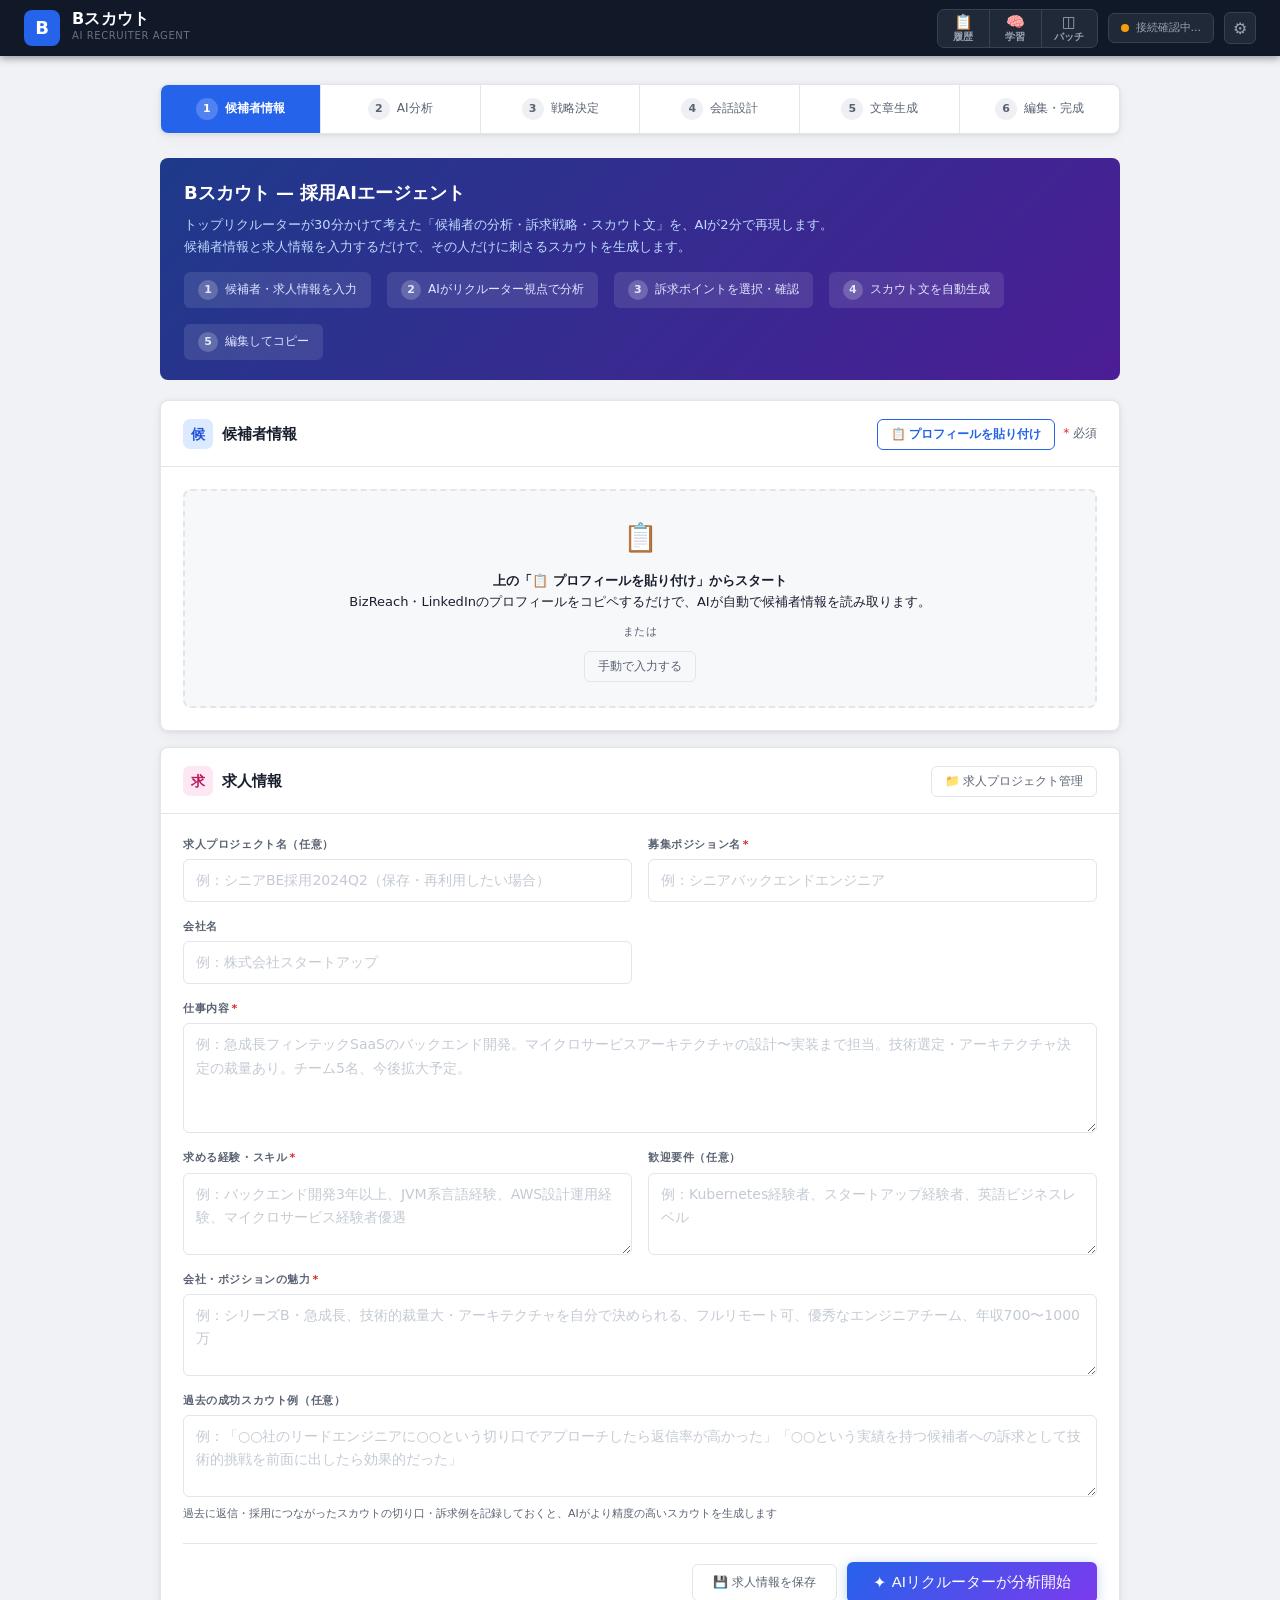
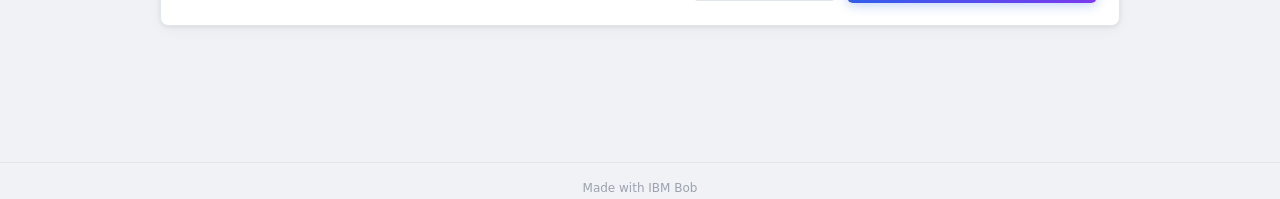
==== commit 18550850: "fix: API 405エラー修正 + 訴求チェック修正 + demoMail完全安全化 + ヘッダーUI刷新 🔴 [CRITICAL] IS_NETLIFY判定修正 - github.ioをNETL" ====
--- a/index.html
+++ b/index.html
@@ -34,26 +34,40 @@
     </div>
   </div>
   <div class="topbar-right">
-    <button class="btn btn-ghost btn-sm" id="historyBtn" onclick="openHistory()" style="font-size:12px">📋 履歴</button>
-    <button class="btn btn-ghost btn-sm" onclick="openLearnModal()" style="font-size:12px" title="優良スカウト文を登録してAIの文体を学習させる">🧠 スカウト学習</button>
-    <button class="batch-toggle-btn" id="batchModeBtn">◫ バッチ処理</button>
+    <!-- ツールグループ -->
+    <div class="topbar-tools">
+      <button class="topbar-tool-btn" id="historyBtn" onclick="openHistory()" title="スカウト履歴・ダッシュボード">
+        <span class="tt-icon">📋</span><span class="tt-label">履歴</span>
+      </button>
+      <button class="topbar-tool-btn" onclick="openLearnModal()" title="優良スカウト文を登録してAIに学習させる">
+        <span class="tt-icon">🧠</span><span class="tt-label">学習</span>
+      </button>
+      <button class="topbar-tool-btn batch-toggle-btn" id="batchModeBtn" title="複数候補者を一括処理">
+        <span class="tt-icon">◫</span><span class="tt-label">バッチ</span>
+      </button>
+    </div>
+    <!-- 接続状態 -->
     <div class="mode-pill" id="modePill">
       <div class="mode-dot demo" id="modeDot"></div>
       <div class="mode-label" id="modeLabel">接続確認中...</div>
     </div>
-    <select class="model-sel" id="mdl">
-      <option value="gpt-4o">GPT-4o</option>
-      <option value="gpt-4o-mini">GPT-4o-mini</option>
-      <option value="gpt-4-turbo">GPT-4 Turbo</option>
-    </select>
-    <button class="wx-settings-btn" id="wxSettingsBtn" onclick="toggleWxPanel()" title="バックエンド設定">⚙</button>
+    <!-- 設定 -->
+    <button class="wx-settings-btn" id="wxSettingsBtn" onclick="toggleWxPanel()" title="モデル・バックエンド設定">⚙</button>
   </div>
 </header>
 
 <!-- watsonx 設定パネル (v2.0: 接続テスト・バックアップ機能追加) -->
 <div class="wx-panel" id="wxPanel">
   <div class="wx-panel-inner">
-    <div class="wx-panel-title">バックエンド設定 <span style="font-size:10px;font-weight:400;color:var(--muted);margin-left:8px">v2.0</span></div>
+    <div class="wx-panel-title">モデル・バックエンド設定 <span style="font-size:10px;font-weight:400;color:var(--muted);margin-left:8px">v2.0</span></div>
+    <div class="wx-row">
+      <span class="wx-label">OpenAIモデル</span>
+      <select class="wx-input" id="mdl" onchange="">
+        <option value="gpt-4o">GPT-4o（推奨）</option>
+        <option value="gpt-4o-mini">GPT-4o-mini（高速）</option>
+        <option value="gpt-4-turbo">GPT-4 Turbo</option>
+      </select>
+    </div>
     <div class="wx-row">
       <span class="wx-label">バックエンド</span>
       <div class="wx-toggle-group">
--- a/css/style.css
+++ b/css/style.css
@@ -39,6 +39,38 @@
 .brand-name { font-size:16px; font-weight:800; letter-spacing:.3px; line-height:1; }
 .brand-sub { font-size:10px; color:#6b7280; letter-spacing:.6px; text-transform:uppercase; }
 .topbar-right { display:flex; align-items:center; gap:10px; }
+
+/* ツールグループ（履歴・学習・バッチ）*/
+.topbar-tools {
+  display: flex;
+  align-items: center;
+  background: #1f2937;
+  border: 1px solid #374151;
+  border-radius: 7px;
+  overflow: hidden;
+}
+.topbar-tool-btn {
+  display: flex;
+  flex-direction: column;
+  align-items: center;
+  gap: 2px;
+  padding: 5px 12px;
+  background: none;
+  border: none;
+  border-right: 1px solid #374151;
+  color: #9ca3af;
+  cursor: pointer;
+  font-size: 11px;
+  font-family: inherit;
+  transition: all .15s;
+  min-width: 52px;
+  line-height: 1;
+}
+.topbar-tool-btn:last-child { border-right: none; }
+.topbar-tool-btn:hover { background: #374151; color: #e5e7eb; }
+.topbar-tool-btn.active { background: #2563eb; color: #fff; border-color: #2563eb; }
+.tt-icon { font-size: 15px; line-height: 1; }
+.tt-label { font-size: 10px; font-weight: 600; letter-spacing: .3px; }
 .mode-pill { display:flex; align-items:center; gap:7px; background:#1f2937; border:1px solid #374151; border-radius:6px; padding:5px 12px; }
 .mode-dot { width:8px; height:8px; border-radius:50%; flex-shrink:0; }
 .mode-dot.ai  { background:#4ade80; box-shadow:0 0 6px #4ade80; animation:pulse 2s ease-in-out infinite; }
@@ -299,9 +331,9 @@
 .aq-skip-note { font-size:11px; color:var(--muted); text-align:center; margin-top:8px; }
 
 /* ── BATCH MODE ── */
-.batch-toggle-btn { display:inline-flex; align-items:center; gap:6px; padding:6px 14px; border:1.5px solid var(--border); border-radius:6px; background:var(--bg); font:600 12px/1 inherit; color:var(--muted); cursor:pointer; transition:all .15s; }
-.batch-toggle-btn:hover { border-color:var(--purple); color:var(--purple); background:var(--purple-l); }
-.batch-toggle-btn.active { background:var(--purple); color:#fff; border-color:var(--purple); }
+/* batch-toggle-btn はヘッダー内 topbar-tool-btn に統合済み。スタンドアロン用に残す */
+.batch-toggle-btn { cursor:pointer; transition:all .15s; }
+.batch-toggle-btn.active { background: #2563eb !important; color: #fff !important; }
 .batch-intro { font-size:13px; color:var(--muted); line-height:1.7; margin-bottom:16px; padding:12px 16px; background:var(--purple-l); border:1px solid #ddd6fe; border-radius:6px; }
 .batch-candidates { display:flex; flex-direction:column; gap:10px; margin-bottom:16px; }
 .batch-cand { background:var(--bg); border:1.5px solid var(--border); border-radius:8px; overflow:hidden; }
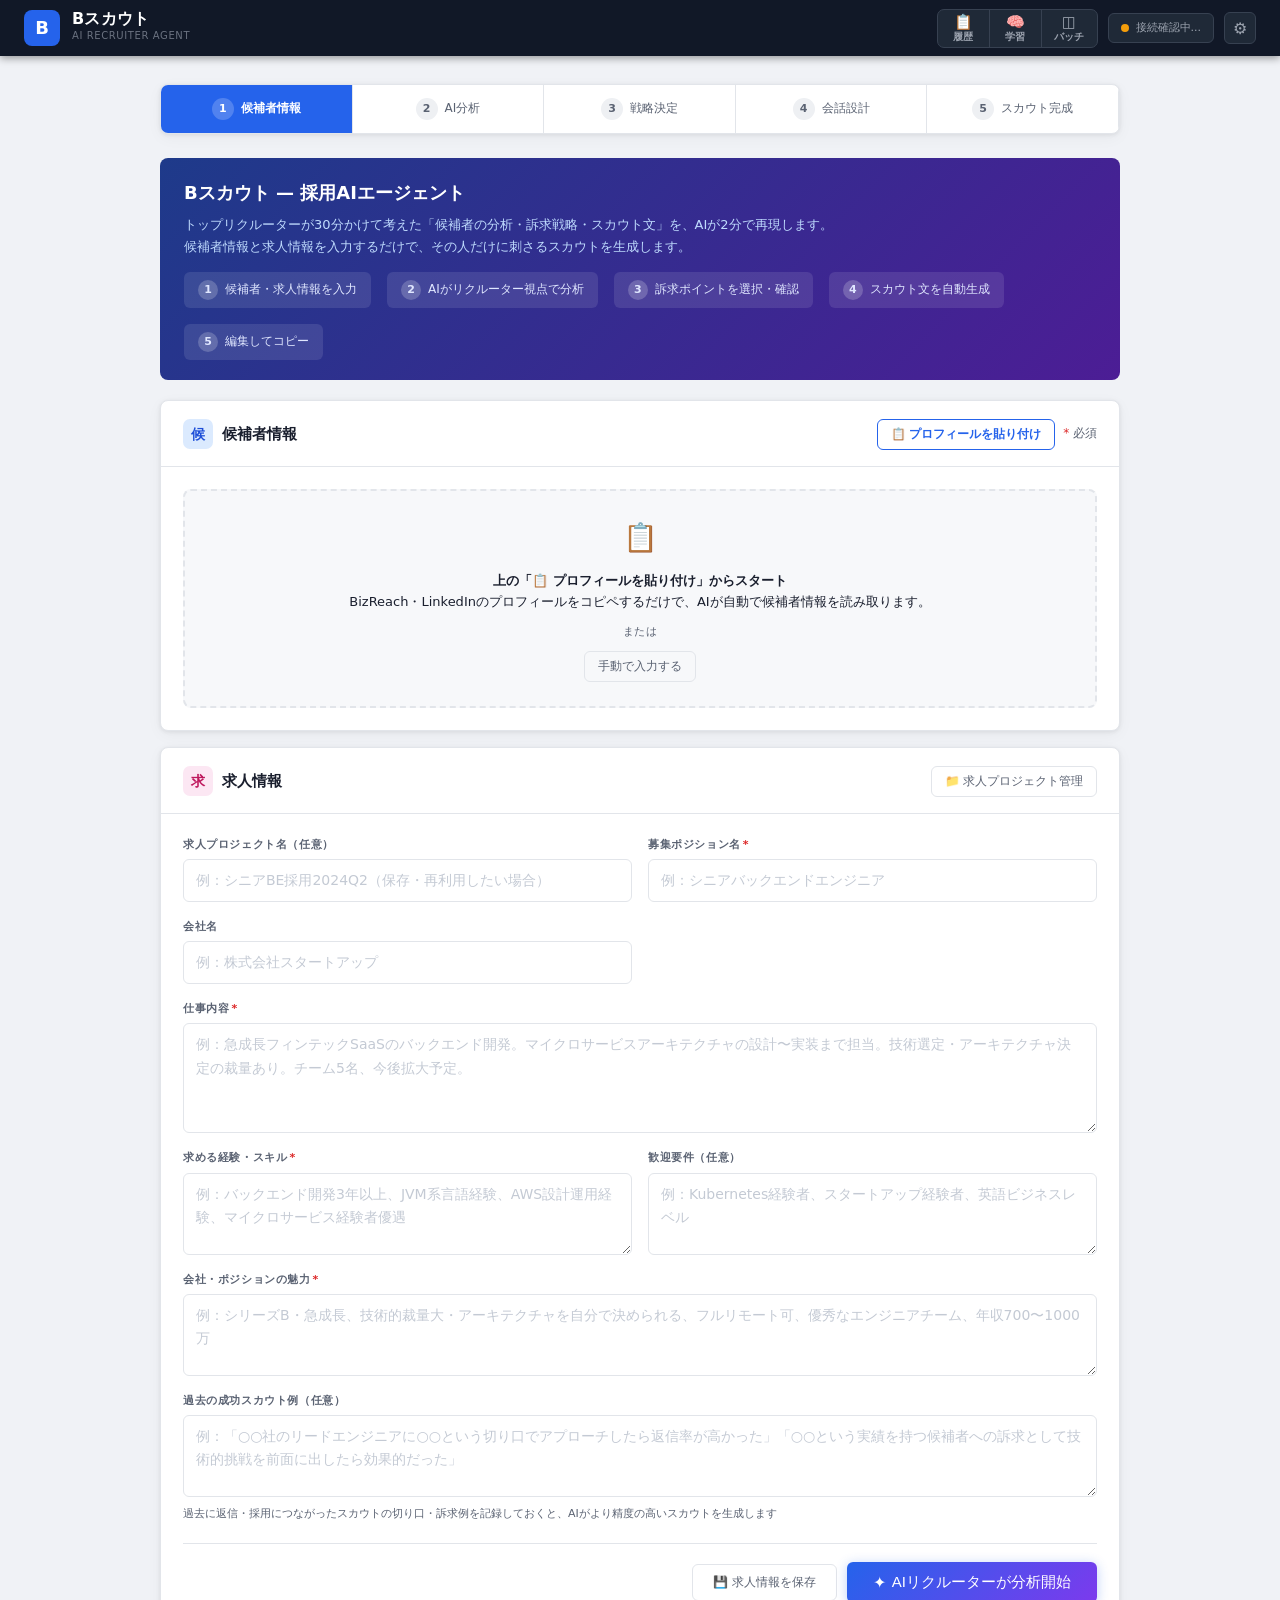
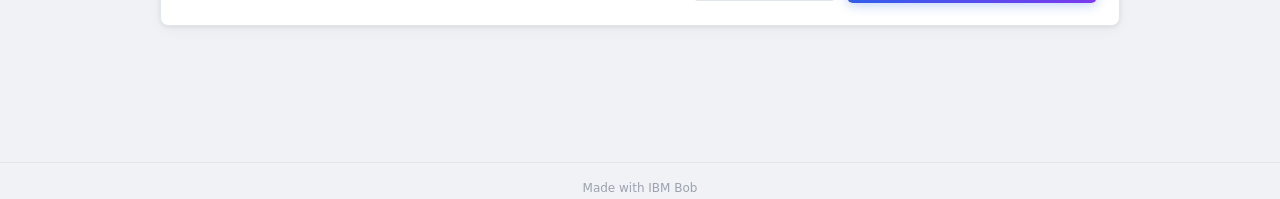
==== commit fc062e14: "fix: STEP6空画面の根本修正 + 訴求UI崩れ修正 + 設定パネル改善 🔴 [CRITICAL] STEP6空画面の根本修正 - 原因: HTMLパネルはp1〜p5の5個だが、go(6)を呼ん" ====
--- a/index.html
+++ b/index.html
@@ -59,12 +59,22 @@
 <!-- watsonx 設定パネル (v2.0: 接続テスト・バックアップ機能追加) -->
 <div class="wx-panel" id="wxPanel">
   <div class="wx-panel-inner">
-    <div class="wx-panel-title">モデル・バックエンド設定 <span style="font-size:10px;font-weight:400;color:var(--muted);margin-left:8px">v2.0</span></div>
+    <div class="wx-panel-title">AI接続設定 <span style="font-size:10px;font-weight:400;color:var(--muted);margin-left:8px">v2.0</span></div>
+
+    <!-- デモモード説明 -->
+    <div style="background:#1f2937;border:1px solid #374151;border-radius:6px;padding:10px 12px;margin-bottom:12px">
+      <div style="font-size:11px;color:#f59e0b;font-weight:700;margin-bottom:4px">📌 現在：デモモード（AIなし）</div>
+      <div style="font-size:11px;color:#9ca3af;line-height:1.6">OpenAI APIキーを入力すると、AIが実際に分析・スカウト文を生成します。<br>キーがない場合もデモ文が生成されます（AIなし）。</div>
+      <div style="margin-top:8px">
+        <a href="https://platform.openai.com/api-keys" target="_blank" style="font-size:11px;color:#60a5fa;text-decoration:none">→ OpenAI APIキーを取得する ↗</a>
+      </div>
+    </div>
+
     <div class="wx-row">
       <span class="wx-label">OpenAIモデル</span>
       <select class="wx-input" id="mdl" onchange="">
         <option value="gpt-4o">GPT-4o（推奨）</option>
-        <option value="gpt-4o-mini">GPT-4o-mini（高速）</option>
+        <option value="gpt-4o-mini">GPT-4o-mini（高速・低コスト）</option>
         <option value="gpt-4-turbo">GPT-4 Turbo</option>
       </select>
     </div>
@@ -78,7 +88,7 @@
     <div id="wxOpenaiFields" class="wx-fields">
       <div class="wx-row">
         <span class="wx-label">APIキー</span>
-        <input type="password" class="wx-input" id="wxApiKey" placeholder="sk-..." oninput="saveWxField('bscout_apikey', this.value)">
+        <input type="password" class="wx-input" id="wxApiKey" placeholder="sk-proj-..." oninput="saveWxField('bscout_apikey', this.value)">
       </div>
     </div>
     <div id="wxWatsonxFields" class="wx-fields" style="display:none">
@@ -138,12 +148,12 @@
 
   <!-- Stepper -->
   <div class="stepper">
-    <div class="st active" id="si1" title="候補者情報と求人情報を入力してください"><div class="st-num">1</div><span class="st-label">候補者情報</span></div>
-    <div class="st"        id="si2" title="AIがトップリクルーター視点で候補者を分析します"><div class="st-num">2</div><span class="st-label">AI分析</span></div>
-    <div class="st"        id="si3" title="AIが推奨するIBM訴求ポイントを確認・選択します"><div class="st-num">3</div><span class="st-label">戦略決定</span></div>
-    <div class="st"        id="si4" title="AIがスカウト文を書く前の「会話設計」を行います"><div class="st-num">4</div><span class="st-label">会話設計</span></div>
-    <div class="st"        id="si5" title="会話設計に基づいてスカウト文が生成されます（このSTEPはありません）"><div class="st-num">5</div><span class="st-label">文章生成</span></div>
-    <div class="st"        id="si6" title="生成されたスカウト文を編集・コピーして完成です"><div class="st-num">6</div><span class="st-label">編集・完成</span></div>
+    <div class="st active" id="si1" title="候補者情報と求人情報を入力"><div class="st-num">1</div><span class="st-label">候補者情報</span></div>
+    <div class="st"        id="si2" title="AIがトップリクルーター視点で分析"><div class="st-num">2</div><span class="st-label">AI分析</span></div>
+    <div class="st"        id="si3" title="AIが推奨するIBM訴求ポイントを選択"><div class="st-num">3</div><span class="st-label">戦略決定</span></div>
+    <div class="st"        id="si4" title="AIがスカウト文の会話設計を行います"><div class="st-num">4</div><span class="st-label">会話設計</span></div>
+    <div class="st"        id="si5" title="スカウト文を生成・編集・コピーして完成"><div class="st-num">5</div><span class="st-label">スカウト完成</span></div>
+    <div class="st"        id="si6" style="display:none"></div>
   </div>
 
   <div class="err-bar" id="errBar"></div>
--- a/css/style.css
+++ b/css/style.css
@@ -2465,3 +2465,224 @@
 }
 .learn-tag-check:hover { background: var(--purple-l); border-color: var(--purple); }
 .learn-tag-check input[type=checkbox] { width: 13px; height: 13px; }
+
+/* ════════════════════════════════════════════
+   STEP3 訴求セレクター 刷新版 CSS
+   ════════════════════════════════════════════ */
+
+/* タイプバナー */
+.ap-type-banner {
+  display: flex;
+  align-items: flex-start;
+  gap: 10px;
+  padding: 12px 16px;
+  background: #1e293b;
+  border-radius: var(--r);
+  margin-bottom: 16px;
+  flex-wrap: wrap;
+}
+.ap-type-chip {
+  flex-shrink: 0;
+  background: #2563eb;
+  color: #fff;
+  font-size: 12px;
+  font-weight: 800;
+  padding: 3px 10px;
+  border-radius: 99px;
+  white-space: nowrap;
+}
+.ap-type-hint {
+  font-size: 12px;
+  color: #cbd5e1;
+  line-height: 1.6;
+}
+
+/* セクションヘッド */
+.ap-section-head, .apo-section-head {
+  margin-bottom: 8px;
+}
+.ap-section-title {
+  font-size: 13px;
+  font-weight: 800;
+  color: var(--text);
+  display: flex;
+  align-items: center;
+  gap: 8px;
+  flex-wrap: wrap;
+}
+.ap-section-star {
+  color: #f59e0b;
+  font-size: 14px;
+}
+.ap-section-note {
+  font-size: 11px;
+  font-weight: 400;
+  color: var(--muted);
+}
+
+/* ── トップ3グリッド ── */
+/* ── トップ3 横並びグリッド ── */
+.ap3-grid {
+  display: flex;
+  gap: 10px;
+  margin-bottom: 4px;
+  align-items: stretch;
+}
+@media (max-width: 720px) { .ap3-grid { flex-direction: column; } }
+
+.ap3-card {
+  flex: 1;
+  min-width: 0;           /* flex子要素の縮小を許可 */
+  border: 2px solid var(--border);
+  border-radius: 10px;
+  overflow: hidden;
+  background: var(--bg);
+  transition: border-color .15s, box-shadow .15s;
+}
+.ap3-card.checked { border-color: #2563eb; box-shadow: 0 0 0 3px rgba(37,99,235,.12); }
+
+.ap3-rank-bar {
+  display: flex;
+  align-items: center;
+  gap: 6px;
+  padding: 5px 10px;
+}
+.ap3-card[data-rank="1"] .ap3-rank-bar { background: #2563eb; }
+.ap3-card[data-rank="2"] .ap3-rank-bar { background: #7c3aed; }
+.ap3-card[data-rank="3"] .ap3-rank-bar { background: #059669; }
+.ap3-rank-num {
+  font-size: 12px;
+  font-weight: 900;
+  color: #fff;
+}
+.ap3-rank-label {
+  font-size: 10px;
+  font-weight: 700;
+  color: rgba(255,255,255,.75);
+}
+
+.ap3-body { padding: 10px 12px 12px; }
+
+.ap3-check-row {
+  display: flex;
+  align-items: center;
+  gap: 7px;
+  margin-bottom: 7px;
+}
+.ap3-cb {
+  width: 16px;
+  height: 16px;
+  accent-color: #2563eb;
+  flex-shrink: 0;
+  cursor: pointer;
+}
+.ap3-name {
+  font-size: 13px;
+  font-weight: 800;
+  cursor: pointer;
+  display: flex;
+  align-items: center;
+  gap: 4px;
+  overflow: hidden;
+  text-overflow: ellipsis;
+  white-space: nowrap;
+}
+.ap3-icon { font-size: 14px; flex-shrink: 0; }
+
+.ap3-desc {
+  font-size: 11px;
+  color: var(--muted);
+  margin-bottom: 6px;
+  line-height: 1.5;
+  /* 2行で切り捨て */
+  overflow: hidden;
+  display: -webkit-box;
+  -webkit-line-clamp: 2;
+  -webkit-box-orient: vertical;
+}
+.ap3-strength {
+  font-size: 11px;
+  color: var(--text);
+  line-height: 1.5;
+  border-left: 3px solid;
+  padding: 5px 8px;
+  border-radius: 0 4px 4px 0;
+  margin-bottom: 6px;
+  /* 3行で切り捨て */
+  overflow: hidden;
+  display: -webkit-box;
+  -webkit-line-clamp: 3;
+  -webkit-box-orient: vertical;
+}
+.ap3-reason {
+  font-size: 10px;
+  color: var(--amber);
+  line-height: 1.5;
+  font-weight: 600;
+  /* 2行で切り捨て */
+  overflow: hidden;
+  display: -webkit-box;
+  -webkit-line-clamp: 2;
+  -webkit-box-orient: vertical;
+}
+
+/* ── その他の訴求グリッド ── */
+.apo-grid {
+  display: grid;
+  grid-template-columns: repeat(4, 1fr);
+  gap: 8px;
+}
+@media (max-width: 900px) { .apo-grid { grid-template-columns: repeat(3, 1fr); } }
+@media (max-width: 600px) { .apo-grid { grid-template-columns: repeat(2, 1fr); } }
+
+.apo-card {
+  border: 1.5px solid var(--border);
+  border-radius: 8px;
+  background: var(--bg);
+  overflow: hidden;
+  transition: border-color .15s;
+  cursor: pointer;
+}
+.apo-card.checked { border-color: #2563eb; background: #eff6ff; }
+.apo-card input[type=checkbox] { display: none; } /* チェックボックスは非表示 */
+
+.apo-label {
+  display: block;
+  padding: 10px 10px 8px;
+  cursor: pointer;
+}
+.apo-head {
+  display: flex;
+  align-items: center;
+  gap: 6px;
+  margin-bottom: 4px;
+  flex-wrap: wrap;
+}
+.apo-icon { font-size: 15px; }
+.apo-name {
+  font-size: 12px;
+  font-weight: 800;
+  color: var(--text);
+  flex: 1;
+}
+.apo-rank {
+  font-size: 9px;
+  font-weight: 800;
+  background: var(--surface2);
+  color: var(--muted);
+  padding: 1px 5px;
+  border-radius: 4px;
+  flex-shrink: 0;
+}
+.apo-rank.rec {
+  background: var(--accent-l);
+  color: var(--accent);
+}
+.apo-desc {
+  font-size: 10px;
+  color: var(--muted);
+  line-height: 1.5;
+}
+/* チェック済み表示 */
+.apo-card.checked .apo-name { color: #2563eb; }
+.apo-card.checked .apo-desc { color: #1e3a8a; }
